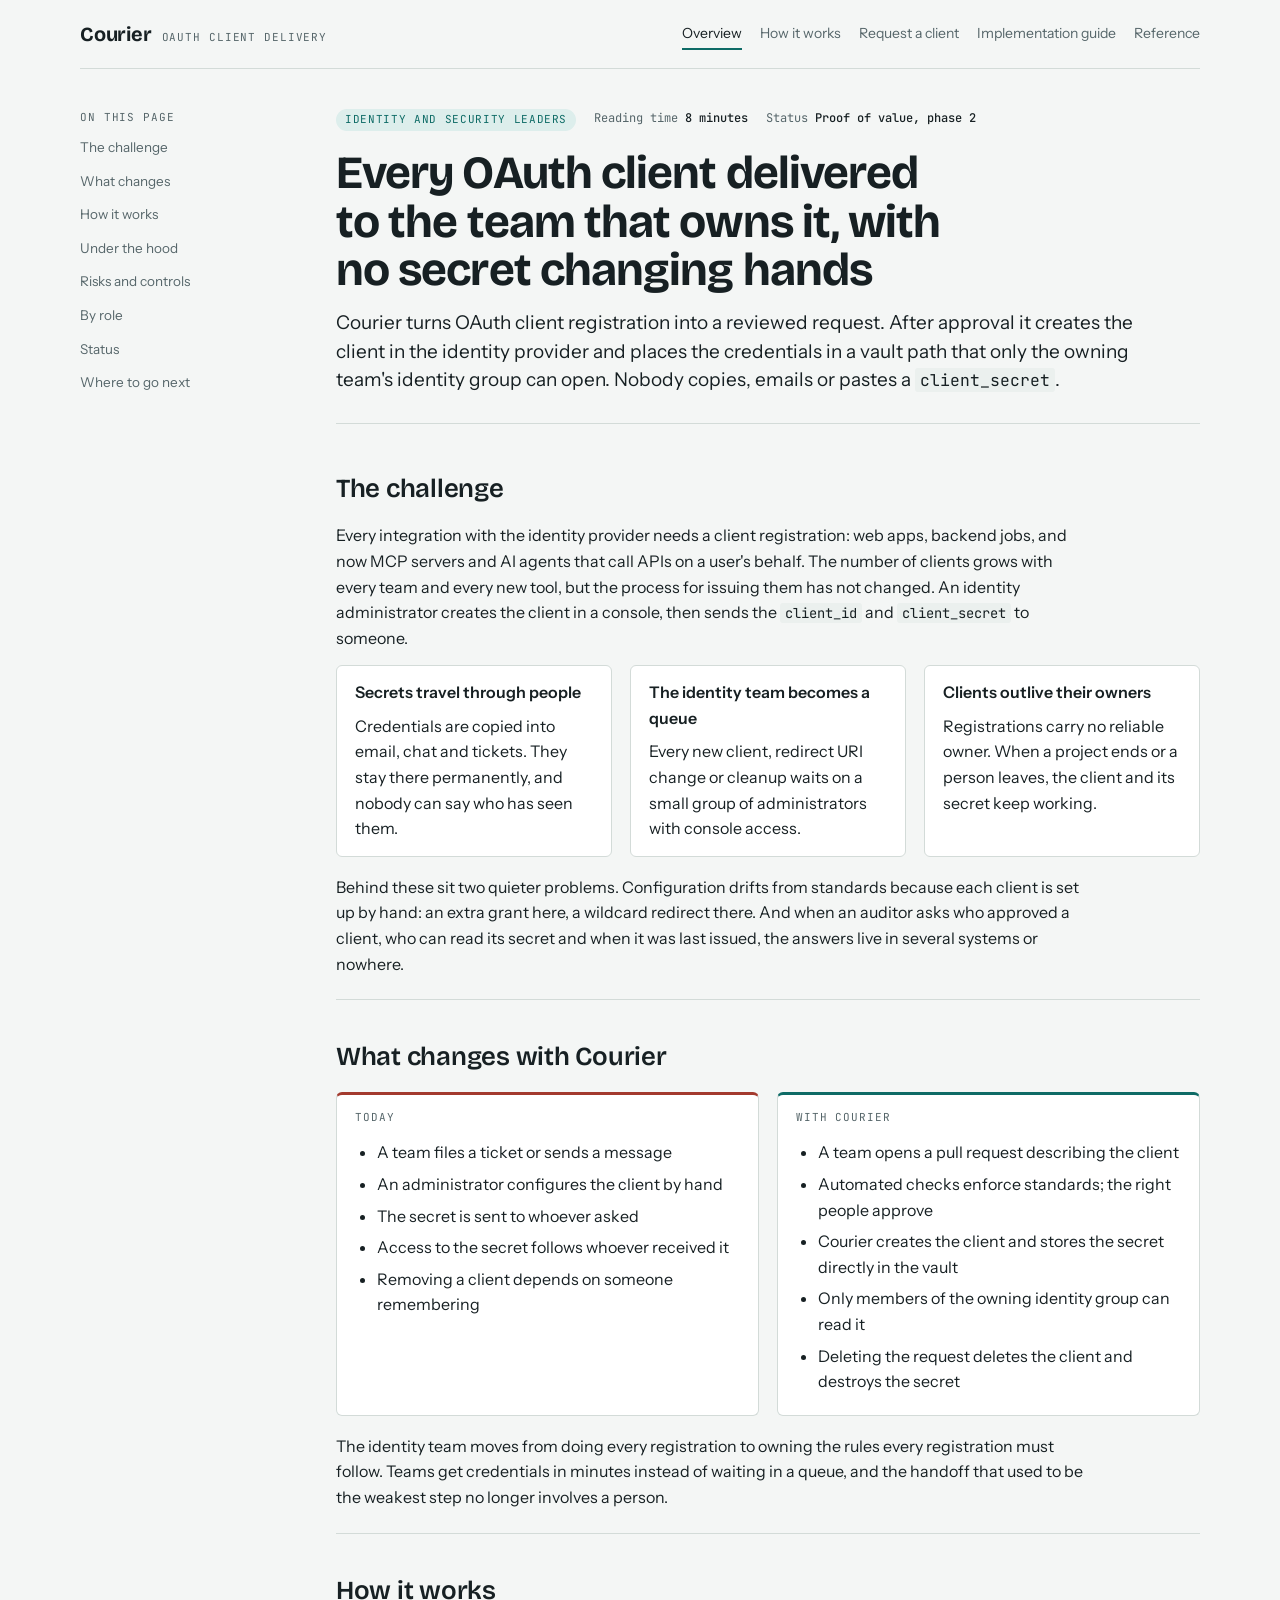
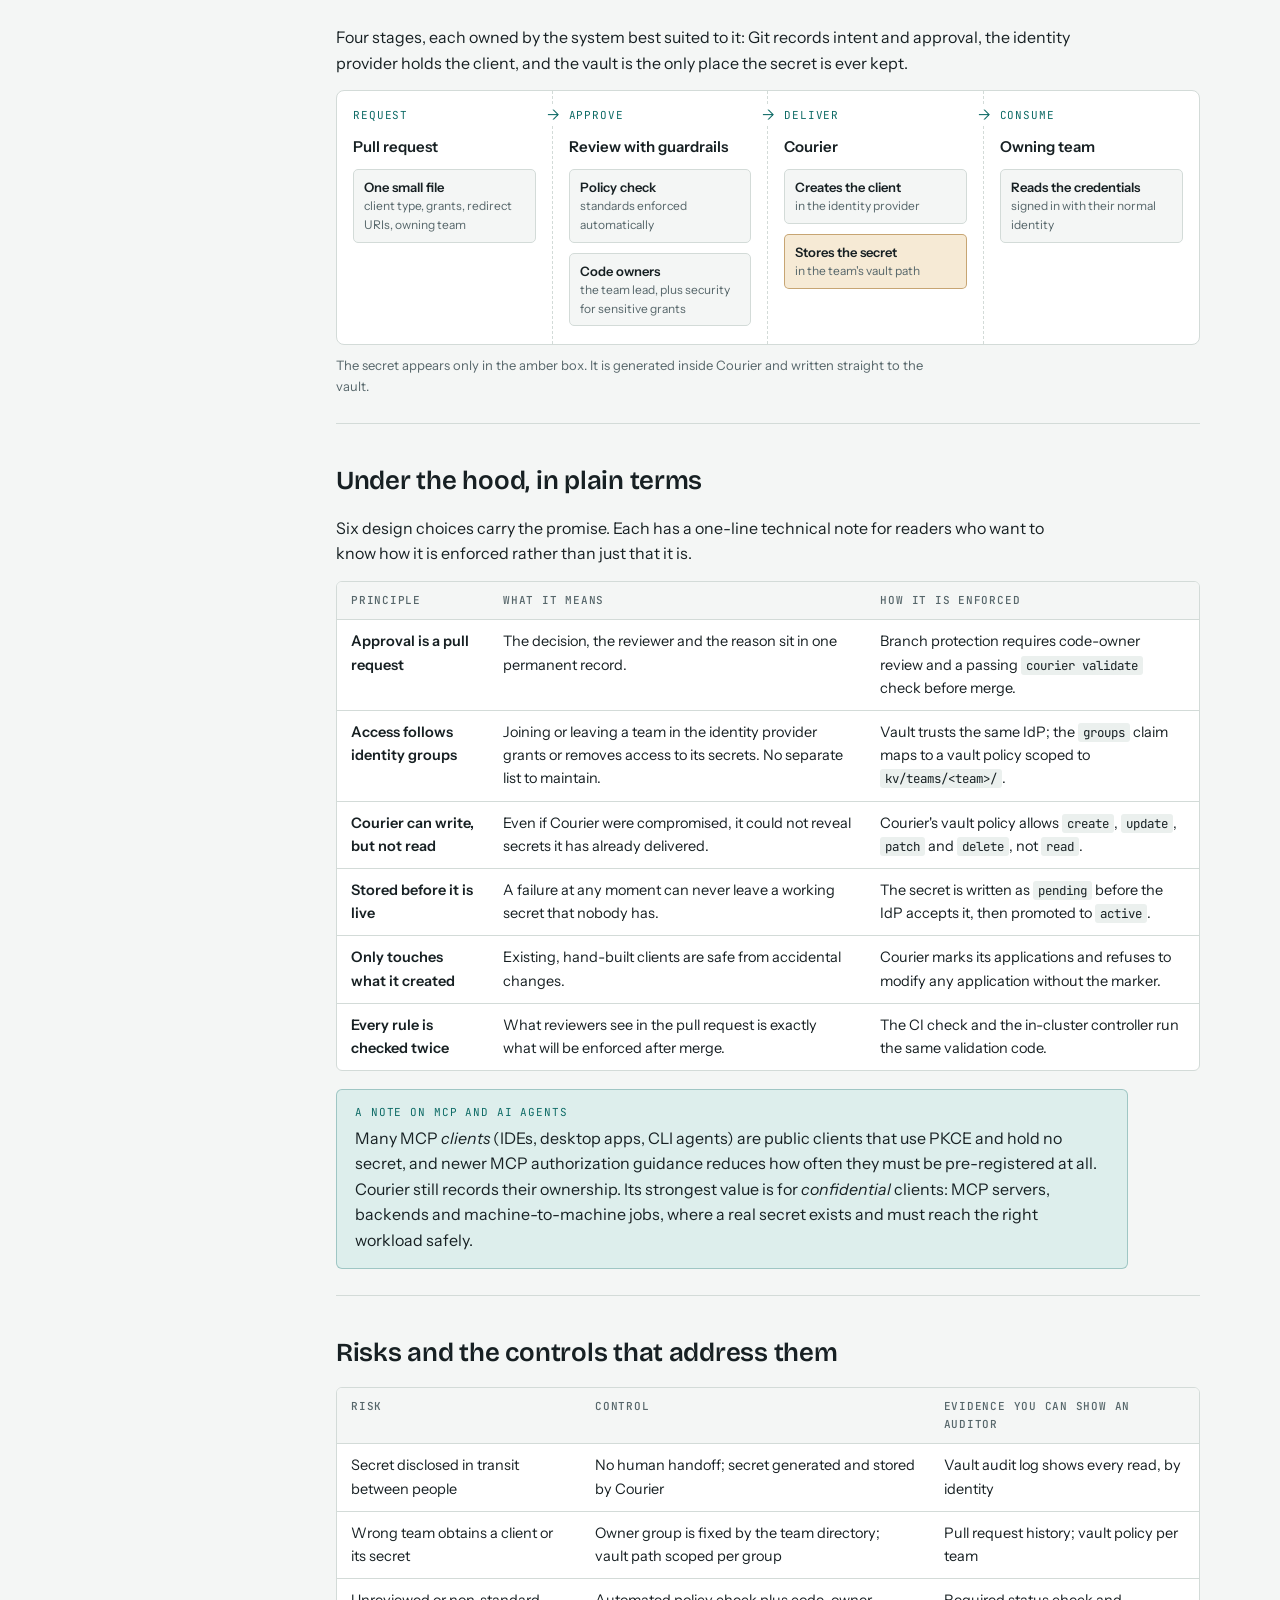
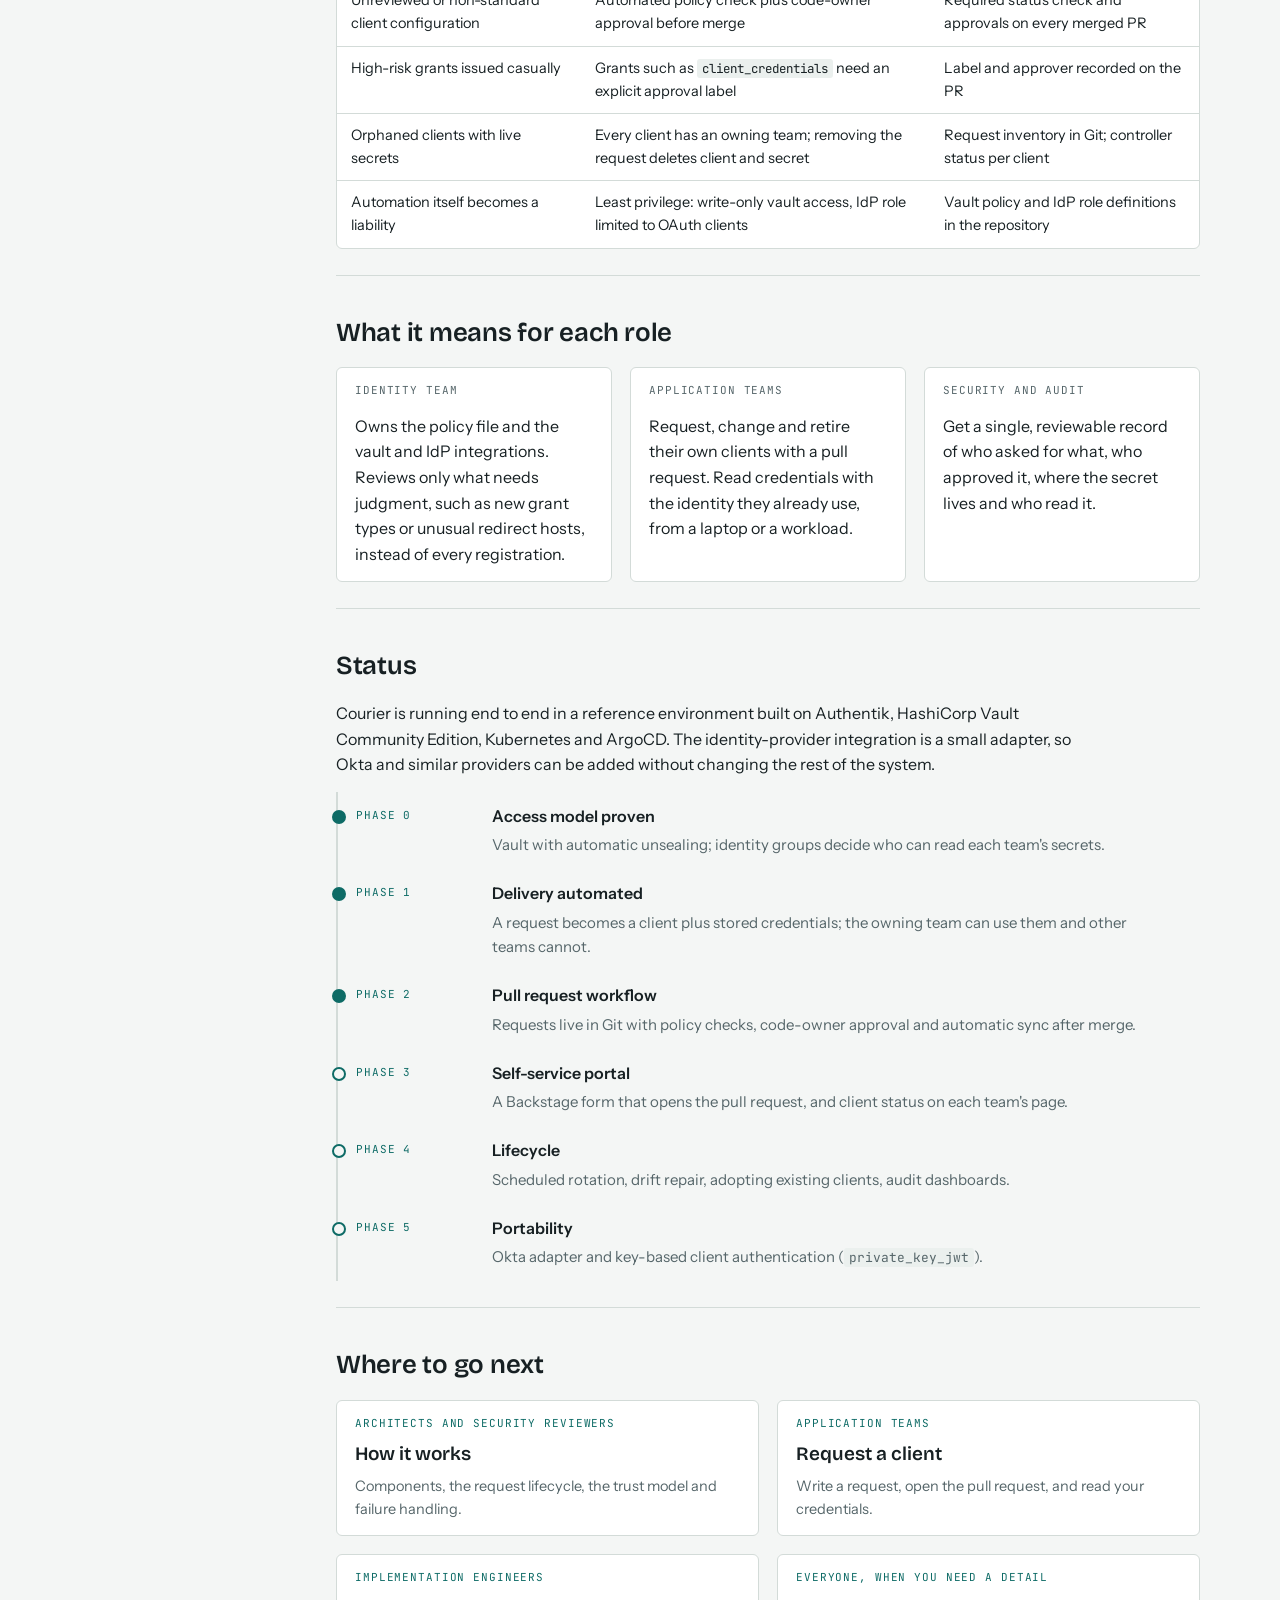
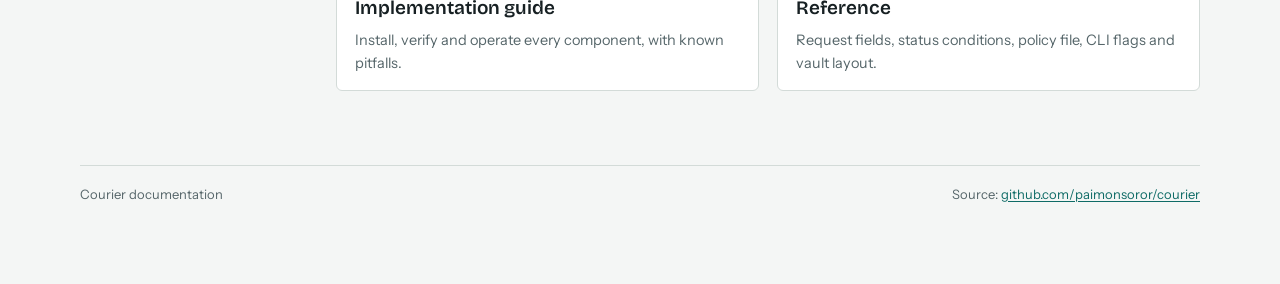
==== docs/site/index.html @ 4af7269b "docs site: shared styles and overview; lint and module tidy docs/site/index.html is the entry point " ====
<!doctype html>
<html lang="en">
<head>
<meta charset="utf-8">
<meta name="viewport" content="width=device-width, initial-scale=1">
<title>Courier Overview</title>
<meta name="description" content="Why Courier exists, what it changes for identity teams, and how it delivers OAuth client credentials to the right team without anyone handling a secret.">
<link rel="preconnect" href="https://fonts.googleapis.com">
<link rel="preconnect" href="https://fonts.gstatic.com" crossorigin>
<link rel="stylesheet" href="https://fonts.googleapis.com/css2?family=Bricolage+Grotesque:opsz,wght@12..96,600;12..96,700&family=Instrument+Sans:ital,wght@0,400;0,500;0,600;1,400&family=JetBrains+Mono:wght@400;500&display=swap">
<link rel="stylesheet" href="assets/courier.css">
</head>
<body>

<header class="site-header">
  <a class="brand" href="index.html">Courier <small>OAuth client delivery</small></a>
  <nav class="site-nav" aria-label="Documentation">
    <a href="index.html" aria-current="page">Overview</a>
    <a href="how-it-works.html">How it works</a>
    <a href="request-a-client.html">Request a client</a>
    <a href="implementation.html">Implementation guide</a>
    <a href="reference.html">Reference</a>
  </nav>
</header>

<div class="shell">
  <nav class="toc" aria-label="On this page">
    <p>On this page</p>
    <ol>
      <li><a href="#challenge">The challenge</a></li>
      <li><a href="#change">What changes</a></li>
      <li><a href="#flow">How it works</a></li>
      <li><a href="#under-the-hood">Under the hood</a></li>
      <li><a href="#controls">Risks and controls</a></li>
      <li><a href="#roles">By role</a></li>
      <li><a href="#status">Status</a></li>
      <li><a href="#next">Where to go next</a></li>
    </ol>
  </nav>

  <main>
    <header class="doc">
      <div class="meta">
        <span class="audience">Identity and security leaders</span>
        <span>Reading time <b>8 minutes</b></span>
        <span>Status <b>Proof of value, phase 2</b></span>
      </div>
      <h1>Every OAuth client delivered to the team that owns it, with no secret changing hands</h1>
      <p class="lede">Courier turns OAuth client registration into a reviewed request. After approval it creates the client in the identity provider and places the credentials in a vault path that only the owning team's identity group can open. Nobody copies, emails or pastes a <code>client_secret</code>.</p>
    </header>

    <section id="challenge">
      <h2>The challenge</h2>
      <p>Every integration with the identity provider needs a client registration: web apps, backend jobs, and now MCP servers and AI agents that call APIs on a user's behalf. The number of clients grows with every team and every new tool, but the process for issuing them has not changed. An identity administrator creates the client in a console, then sends the <code>client_id</code> and <code>client_secret</code> to someone.</p>

      <div class="three">
        <div class="panel">
          <h3>Secrets travel through people</h3>
          <p>Credentials are copied into email, chat and tickets. They stay there permanently, and nobody can say who has seen them.</p>
        </div>
        <div class="panel">
          <h3>The identity team becomes a queue</h3>
          <p>Every new client, redirect URI change or cleanup waits on a small group of administrators with console access.</p>
        </div>
        <div class="panel">
          <h3>Clients outlive their owners</h3>
          <p>Registrations carry no reliable owner. When a project ends or a person leaves, the client and its secret keep working.</p>
        </div>
      </div>
      <p>Behind these sit two quieter problems. Configuration drifts from standards because each client is set up by hand: an extra grant here, a wildcard redirect there. And when an auditor asks who approved a client, who can read its secret and when it was last issued, the answers live in several systems or nowhere.</p>
    </section>

    <section id="change">
      <h2>What changes with Courier</h2>
      <div class="two compare">
        <div class="panel before">
          <p class="label">Today</p>
          <ul>
            <li>A team files a ticket or sends a message</li>
            <li>An administrator configures the client by hand</li>
            <li>The secret is sent to whoever asked</li>
            <li>Access to the secret follows whoever received it</li>
            <li>Removing a client depends on someone remembering</li>
          </ul>
        </div>
        <div class="panel after">
          <p class="label">With Courier</p>
          <ul>
            <li>A team opens a pull request describing the client</li>
            <li>Automated checks enforce standards; the right people approve</li>
            <li>Courier creates the client and stores the secret directly in the vault</li>
            <li>Only members of the owning identity group can read it</li>
            <li>Deleting the request deletes the client and destroys the secret</li>
          </ul>
        </div>
      </div>
      <p>The identity team moves from doing every registration to owning the rules every registration must follow. Teams get credentials in minutes instead of waiting in a queue, and the handoff that used to be the weakest step no longer involves a person.</p>
    </section>

    <section id="flow">
      <h2>How it works</h2>
      <p>Four stages, each owned by the system best suited to it: Git records intent and approval, the identity provider holds the client, and the vault is the only place the secret is ever kept.</p>
      <div class="flow" style="--stages:4" role="img" aria-label="Request as a pull request, approve with policy checks and code owners, deliver by creating the client and writing the vault, consume through identity group membership">
        <div class="stage">
          <span class="label">Request</span>
          <h4>Pull request</h4>
          <div class="node"><b>One small file</b><small>client type, grants, redirect URIs, owning team</small></div>
        </div>
        <div class="stage">
          <span class="label">Approve</span>
          <h4>Review with guardrails</h4>
          <div class="node"><b>Policy check</b><small>standards enforced automatically</small></div>
          <div class="node"><b>Code owners</b><small>the team lead, plus security for sensitive grants</small></div>
        </div>
        <div class="stage">
          <span class="label">Deliver</span>
          <h4>Courier</h4>
          <div class="node"><b>Creates the client</b><small>in the identity provider</small></div>
          <div class="node secret"><b>Stores the secret</b><small>in the team's vault path</small></div>
        </div>
        <div class="stage">
          <span class="label">Consume</span>
          <h4>Owning team</h4>
          <div class="node"><b>Reads the credentials</b><small>signed in with their normal identity</small></div>
        </div>
      </div>
      <p class="flow-caption">The secret appears only in the amber box. It is generated inside Courier and written straight to the vault.</p>
    </section>

    <section id="under-the-hood">
      <h2>Under the hood, in plain terms</h2>
      <p>Six design choices carry the promise. Each has a one-line technical note for readers who want to know how it is enforced rather than just that it is.</p>
      <div class="table-wrap">
        <table>
          <thead><tr><th>Principle</th><th>What it means</th><th>How it is enforced</th></tr></thead>
          <tbody>
            <tr>
              <td><strong>Approval is a pull request</strong></td>
              <td>The decision, the reviewer and the reason sit in one permanent record.</td>
              <td>Branch protection requires code-owner review and a passing <code>courier validate</code> check before merge.</td>
            </tr>
            <tr>
              <td><strong>Access follows identity groups</strong></td>
              <td>Joining or leaving a team in the identity provider grants or removes access to its secrets. No separate list to maintain.</td>
              <td>Vault trusts the same IdP; the <code>groups</code> claim maps to a vault policy scoped to <code>kv/teams/&lt;team&gt;/</code>.</td>
            </tr>
            <tr>
              <td><strong>Courier can write, but not read</strong></td>
              <td>Even if Courier were compromised, it could not reveal secrets it has already delivered.</td>
              <td>Courier's vault policy allows <code>create</code>, <code>update</code>, <code>patch</code> and <code>delete</code>, not <code>read</code>.</td>
            </tr>
            <tr>
              <td><strong>Stored before it is live</strong></td>
              <td>A failure at any moment can never leave a working secret that nobody has.</td>
              <td>The secret is written as <code>pending</code> before the IdP accepts it, then promoted to <code>active</code>.</td>
            </tr>
            <tr>
              <td><strong>Only touches what it created</strong></td>
              <td>Existing, hand-built clients are safe from accidental changes.</td>
              <td>Courier marks its applications and refuses to modify any application without the marker.</td>
            </tr>
            <tr>
              <td><strong>Every rule is checked twice</strong></td>
              <td>What reviewers see in the pull request is exactly what will be enforced after merge.</td>
              <td>The CI check and the in-cluster controller run the same validation code.</td>
            </tr>
          </tbody>
        </table>
      </div>
      <div class="callout">
        <span class="label">A note on MCP and AI agents</span>
        <p>Many MCP <em>clients</em> (IDEs, desktop apps, CLI agents) are public clients that use PKCE and hold no secret, and newer MCP authorization guidance reduces how often they must be pre-registered at all. Courier still records their ownership. Its strongest value is for <em>confidential</em> clients: MCP servers, backends and machine-to-machine jobs, where a real secret exists and must reach the right workload safely.</p>
      </div>
    </section>

    <section id="controls">
      <h2>Risks and the controls that address them</h2>
      <div class="table-wrap">
        <table>
          <thead><tr><th>Risk</th><th>Control</th><th>Evidence you can show an auditor</th></tr></thead>
          <tbody>
            <tr><td>Secret disclosed in transit between people</td><td>No human handoff; secret generated and stored by Courier</td><td>Vault audit log shows every read, by identity</td></tr>
            <tr><td>Wrong team obtains a client or its secret</td><td>Owner group is fixed by the team directory; vault path scoped per group</td><td>Pull request history; vault policy per team</td></tr>
            <tr><td>Unreviewed or non-standard client configuration</td><td>Automated policy check plus code-owner approval before merge</td><td>Required status check and approvals on every merged PR</td></tr>
            <tr><td>High-risk grants issued casually</td><td>Grants such as <code>client_credentials</code> need an explicit approval label</td><td>Label and approver recorded on the PR</td></tr>
            <tr><td>Orphaned clients with live secrets</td><td>Every client has an owning team; removing the request deletes client and secret</td><td>Request inventory in Git; controller status per client</td></tr>
            <tr><td>Automation itself becomes a liability</td><td>Least privilege: write-only vault access, IdP role limited to OAuth clients</td><td>Vault policy and IdP role definitions in the repository</td></tr>
          </tbody>
        </table>
      </div>
    </section>

    <section id="roles">
      <h2>What it means for each role</h2>
      <div class="three">
        <div class="panel">
          <p class="label">Identity team</p>
          <p>Owns the policy file and the vault and IdP integrations. Reviews only what needs judgment, such as new grant types or unusual redirect hosts, instead of every registration.</p>
        </div>
        <div class="panel">
          <p class="label">Application teams</p>
          <p>Request, change and retire their own clients with a pull request. Read credentials with the identity they already use, from a laptop or a workload.</p>
        </div>
        <div class="panel">
          <p class="label">Security and audit</p>
          <p>Get a single, reviewable record of who asked for what, who approved it, where the secret lives and who read it.</p>
        </div>
      </div>
    </section>

    <section id="status">
      <h2>Status</h2>
      <p>Courier is running end to end in a reference environment built on Authentik, HashiCorp Vault Community Edition, Kubernetes and ArgoCD. The identity-provider integration is a small adapter, so Okta and similar providers can be added without changing the rest of the system.</p>
      <div class="phases">
        <div class="phase done"><span class="label">Phase 0</span><div><h3>Access model proven</h3><p>Vault with automatic unsealing; identity groups decide who can read each team's secrets.</p></div></div>
        <div class="phase done"><span class="label">Phase 1</span><div><h3>Delivery automated</h3><p>A request becomes a client plus stored credentials; the owning team can use them and other teams cannot.</p></div></div>
        <div class="phase done"><span class="label">Phase 2</span><div><h3>Pull request workflow</h3><p>Requests live in Git with policy checks, code-owner approval and automatic sync after merge.</p></div></div>
        <div class="phase"><span class="label">Phase 3</span><div><h3>Self-service portal</h3><p>A Backstage form that opens the pull request, and client status on each team's page.</p></div></div>
        <div class="phase"><span class="label">Phase 4</span><div><h3>Lifecycle</h3><p>Scheduled rotation, drift repair, adopting existing clients, audit dashboards.</p></div></div>
        <div class="phase"><span class="label">Phase 5</span><div><h3>Portability</h3><p>Okta adapter and key-based client authentication (<code>private_key_jwt</code>).</p></div></div>
      </div>
    </section>

    <section id="next">
      <h2>Where to go next</h2>
      <div class="two">
        <a class="panel persona" href="how-it-works.html">
          <span class="label">Architects and security reviewers</span>
          <h3>How it works</h3>
          <p>Components, the request lifecycle, the trust model and failure handling.</p>
        </a>
        <a class="panel persona" href="request-a-client.html">
          <span class="label">Application teams</span>
          <h3>Request a client</h3>
          <p>Write a request, open the pull request, and read your credentials.</p>
        </a>
        <a class="panel persona" href="implementation.html">
          <span class="label">Implementation engineers</span>
          <h3>Implementation guide</h3>
          <p>Install, verify and operate every component, with known pitfalls.</p>
        </a>
        <a class="panel persona" href="reference.html">
          <span class="label">Everyone, when you need a detail</span>
          <h3>Reference</h3>
          <p>Request fields, status conditions, policy file, CLI flags and vault layout.</p>
        </a>
      </div>
    </section>
  </main>
</div>

<footer class="site-footer">
  <span>Courier documentation</span>
  <span>Source: <a href="https://github.com/paimonsoror/courier">github.com/paimonsoror/courier</a></span>
</footer>

</body>
</html>
---- docs/site/assets/courier.css ----
/* Courier documentation — shared styles.
   Palette and type match the Courier blueprint: a cool paper ground, deep
   teal for structure and actions, amber reserved for anything that is a
   secret. Light and dark themes are token swaps only. */

:root {
  --ground: #F4F6F5;
  --paper: #FFFFFF;
  --ink: #172023;
  --muted: #56666A;
  --rule: #D3DBD8;
  --accent: #0E6B66;
  --accent-soft: #DDEEEC;
  --secret: #9A6212;
  --secret-soft: #F6EAD5;
  --bad: #A33A2E;
  --bad-soft: #F7E1DD;
  --good: #2F7A3D;
  --good-soft: #E0F0E2;
  --code-bg: #EBF0EE;
  --display: "Bricolage Grotesque", "Segoe UI", system-ui, sans-serif;
  --body: "Instrument Sans", "Segoe UI", system-ui, sans-serif;
  --mono: "JetBrains Mono", ui-monospace, "Cascadia Code", Consolas, monospace;
}

@media (prefers-color-scheme: dark) {
  :root:not([data-theme="light"]) {
    --ground: #101719; --paper: #172124; --ink: #E2EAE8; --muted: #94A6A9; --rule: #2B393C;
    --accent: #5DBDB5; --accent-soft: #18332F; --secret: #E2AA55; --secret-soft: #33280F;
    --bad: #E88473; --bad-soft: #3A1E1A; --good: #7CC98A; --good-soft: #17301C; --code-bg: #1B272A;
  }
}
:root[data-theme="dark"] {
  --ground: #101719; --paper: #172124; --ink: #E2EAE8; --muted: #94A6A9; --rule: #2B393C;
  --accent: #5DBDB5; --accent-soft: #18332F; --secret: #E2AA55; --secret-soft: #33280F;
  --bad: #E88473; --bad-soft: #3A1E1A; --good: #7CC98A; --good-soft: #17301C; --code-bg: #1B272A;
}

* { box-sizing: border-box; }
html { scroll-behavior: smooth; }
@media (prefers-reduced-motion: reduce) { html { scroll-behavior: auto; } }

body {
  margin: 0;
  background: var(--ground);
  color: var(--ink);
  font-family: var(--body);
  font-size: 16px;
  line-height: 1.6;
  padding-inline: 20px;
  padding-block: 0 80px;
}

a { color: var(--accent); text-underline-offset: 2px; }
a:focus-visible { outline: 2px solid var(--accent); outline-offset: 2px; border-radius: 2px; }

/* ---------- site header ---------- */
.site-header {
  max-width: 1120px;
  margin: 0 auto;
  display: flex;
  flex-wrap: wrap;
  align-items: center;
  justify-content: space-between;
  gap: 10px 24px;
  padding-block: 18px;
  border-bottom: 1px solid var(--rule);
}
.brand {
  font-family: var(--display);
  font-weight: 700;
  font-size: 20px;
  letter-spacing: -0.01em;
  color: var(--ink);
  text-decoration: none;
  display: inline-flex;
  align-items: baseline;
  gap: 10px;
}
.brand small {
  font-family: var(--mono);
  font-weight: 400;
  font-size: 11px;
  letter-spacing: 0.08em;
  text-transform: uppercase;
  color: var(--muted);
}
.site-nav { display: flex; flex-wrap: wrap; gap: 4px 18px; font-size: 14px; }
.site-nav a { color: var(--muted); text-decoration: none; padding-block: 4px; border-bottom: 2px solid transparent; }
.site-nav a:hover { color: var(--ink); }
.site-nav a[aria-current="page"] { color: var(--ink); border-bottom-color: var(--accent); }

/* ---------- page shell ---------- */
.shell {
  max-width: 1120px;
  margin: 0 auto;
  display: grid;
  grid-template-columns: 200px minmax(0, 1fr);
  gap: 56px;
}
@media (max-width: 900px) {
  .shell { grid-template-columns: minmax(0, 1fr); gap: 0; }
  .toc { display: none; }
}
.toc { position: sticky; top: 0; align-self: start; padding-block: 40px 0; font-size: 13.5px; }
.toc p {
  font-family: var(--mono); font-size: 11px; letter-spacing: 0.08em; text-transform: uppercase;
  color: var(--muted); margin: 0 0 10px;
}
.toc ol { list-style: none; margin: 0; padding: 0; display: grid; gap: 6px; }
.toc a { color: var(--muted); text-decoration: none; }
.toc a:hover, .toc a:focus-visible { color: var(--accent); }

main { min-width: 0; padding-block: 40px 0; }

/* ---------- document header ---------- */
header.doc { border-bottom: 1px solid var(--rule); padding-bottom: 28px; margin-bottom: 8px; }
.meta {
  font-family: var(--mono); font-size: 12px; color: var(--muted);
  display: flex; flex-wrap: wrap; gap: 6px 18px; margin-bottom: 18px;
}
.meta b { color: var(--ink); font-weight: 500; }
.audience {
  display: inline-block; font-family: var(--mono); font-size: 11px; letter-spacing: 0.06em;
  text-transform: uppercase; padding: 2px 9px; border-radius: 99px;
  background: var(--accent-soft); color: var(--accent);
}
h1 {
  font-family: var(--display); font-weight: 700; font-size: clamp(32px, 5vw, 46px);
  line-height: 1.06; letter-spacing: -0.02em; margin: 0 0 14px; text-wrap: balance;
}
.lede { font-size: 19px; line-height: 1.5; max-width: 64ch; margin: 0; }

/* ---------- sections and text ---------- */
section { padding-block: 36px 8px; border-bottom: 1px solid var(--rule); }
section:last-of-type { border-bottom: 0; }
h2 { font-family: var(--display); font-weight: 600; font-size: 26px; letter-spacing: -0.01em; margin: 0 0 14px; text-wrap: balance; }
h3 { font-size: 16px; font-weight: 600; margin: 26px 0 8px; }
p, li { max-width: 68ch; }
p { margin: 0 0 14px; }
ul, ol { padding-left: 22px; margin: 0 0 14px; }
li { margin-bottom: 6px; }
strong { font-weight: 600; }

code {
  font-family: var(--mono); font-size: 0.86em; background: var(--code-bg);
  padding: 1px 5px; border-radius: 3px; overflow-wrap: anywhere;
}
pre {
  font-family: var(--mono); font-size: 13px; line-height: 1.55; background: var(--code-bg);
  border: 1px solid var(--rule); border-radius: 6px; padding: 16px 18px; overflow-x: auto; margin: 0 0 18px;
}
pre code { background: none; padding: 0; font-size: inherit; overflow-wrap: normal; }
.c { color: var(--muted); }
.k { color: var(--accent); }
.s { color: var(--secret); }

.label {
  font-family: var(--mono); font-size: 11px; letter-spacing: 0.08em; text-transform: uppercase; color: var(--muted);
}

/* ---------- callouts ---------- */
.callout {
  border-radius: 6px; padding: 14px 18px; margin: 0 0 18px; max-width: 72ch;
  background: var(--accent-soft); border: 1px solid color-mix(in srgb, var(--accent) 30%, transparent);
}
.callout p:last-child, .callout ul:last-child { margin-bottom: 0; }
.callout .label { color: var(--accent); display: block; margin-bottom: 4px; }
.callout.secret { background: var(--secret-soft); border-color: color-mix(in srgb, var(--secret) 35%, transparent); }
.callout.secret .label { color: var(--secret); }
.callout.warn { background: var(--bad-soft); border-color: color-mix(in srgb, var(--bad) 35%, transparent); }
.callout.warn .label { color: var(--bad); }

/* ---------- tables ---------- */
.table-wrap {
  overflow-x: auto; margin: 0 0 18px; border: 1px solid var(--rule); border-radius: 6px; background: var(--paper);
}
table { border-collapse: collapse; width: 100%; font-size: 14.5px; min-width: 620px; }
th, td { text-align: left; vertical-align: top; padding: 10px 14px; border-bottom: 1px solid var(--rule); }
th {
  font-family: var(--mono); font-weight: 500; font-size: 11px; letter-spacing: 0.07em; text-transform: uppercase;
  color: var(--muted); background: var(--ground);
}
tr:last-child td { border-bottom: 0; }

.pill { display: inline-block; font-family: var(--mono); font-size: 11px; padding: 1px 8px; border-radius: 99px; white-space: nowrap; }
.p-accent { background: var(--accent-soft); color: var(--accent); }
.p-secret { background: var(--secret-soft); color: var(--secret); }
.p-good { background: var(--good-soft); color: var(--good); }
.p-bad { background: var(--bad-soft); color: var(--bad); }

/* ---------- flow diagram ---------- */
.flow {
  display: grid; grid-template-columns: repeat(var(--stages, 4), minmax(0, 1fr)); margin: 8px 0 10px;
  background: var(--paper); border: 1px solid var(--rule); border-radius: 8px; overflow: hidden;
}
.stage { padding: 16px 16px 18px; border-right: 1px dashed var(--rule); position: relative; display: flex; flex-direction: column; gap: 10px; }
.stage:last-child { border-right: 0; }
.stage .label { color: var(--accent); }
.stage h4 { margin: 0; font-size: 15px; font-weight: 600; }
.node { border: 1px solid var(--rule); background: var(--ground); border-radius: 5px; padding: 8px 10px; font-size: 13px; line-height: 1.4; }
.node b { display: block; font-weight: 600; }
.node small { color: var(--muted); font-size: 12px; }
.node.secret { border-color: color-mix(in srgb, var(--secret) 50%, transparent); background: var(--secret-soft); }
.stage:not(:last-child)::after {
  content: "→"; position: absolute; right: -9px; top: 14px; background: var(--paper); color: var(--accent);
  font-size: 15px; line-height: 1; padding: 2px 1px; z-index: 1;
}
.flow-caption { font-size: 13px; color: var(--muted); margin: 0 0 18px; }
@media (max-width: 760px) {
  .flow { grid-template-columns: minmax(0, 1fr); }
  .stage { border-right: 0; border-bottom: 1px dashed var(--rule); }
  .stage:last-child { border-bottom: 0; }
  .stage:not(:last-child)::after { content: "↓"; right: auto; left: 16px; top: auto; bottom: -10px; }
}

/* ---------- numbered sequence (only for real sequences) ---------- */
.seq { list-style: none; padding: 0; margin: 0 0 18px; counter-reset: s; }
.seq > li {
  counter-increment: s; display: grid; grid-template-columns: 38px minmax(0, 1fr); gap: 12px;
  padding: 10px 0; border-top: 1px solid var(--rule); max-width: none; margin: 0;
}
.seq > li:first-child { border-top: 0; }
.seq > li::before { content: counter(s, decimal-leading-zero); font-family: var(--mono); font-size: 12px; color: var(--accent); padding-top: 3px; }
.seq .who { font-family: var(--mono); font-size: 12px; color: var(--muted); }
.seq p { margin: 0; }

/* ---------- panels and grids ---------- */
.two, .three { display: grid; gap: 18px; margin: 0 0 18px; }
.two { grid-template-columns: repeat(2, minmax(0, 1fr)); }
.three { grid-template-columns: repeat(3, minmax(0, 1fr)); }
@media (max-width: 860px) { .three { grid-template-columns: minmax(0, 1fr); } }
@media (max-width: 760px) { .two { grid-template-columns: minmax(0, 1fr); } }
.panel { background: var(--paper); border: 1px solid var(--rule); border-radius: 6px; padding: 14px 18px; }
.panel h3 { margin-top: 0; }
.panel p:last-child, .panel ul:last-child { margin-bottom: 0; }

/* before / after comparison */
.compare .panel.before { border-top: 3px solid var(--bad); }
.compare .panel.after { border-top: 3px solid var(--accent); }

/* persona cards (links to guides) */
.persona { display: flex; flex-direction: column; gap: 6px; text-decoration: none; color: var(--ink); }
.persona:hover { border-color: var(--accent); }
.persona .label { color: var(--accent); }
.persona h3 { margin: 0; font-family: var(--display); font-size: 19px; }
.persona p { color: var(--muted); font-size: 14.5px; margin: 0; }

/* ---------- roadmap ---------- */
.phases { display: grid; margin: 0 0 18px; border-left: 2px solid var(--rule); }
.phase { display: grid; grid-template-columns: 120px minmax(0, 1fr); gap: 16px; padding: 12px 0 12px 18px; position: relative; }
.phase::before {
  content: ""; position: absolute; left: -6px; top: 18px; width: 10px; height: 10px; border-radius: 50%;
  background: var(--ground); border: 2px solid var(--accent);
}
.phase.done::before { background: var(--accent); }
.phase .label { padding-top: 3px; color: var(--accent); }
.phase h3 { margin: 0 0 4px; }
.phase p { margin: 0; color: var(--muted); font-size: 15px; }
@media (max-width: 560px) { .phase { grid-template-columns: minmax(0, 1fr); gap: 2px; } }

/* ---------- footer ---------- */
.site-footer {
  max-width: 1120px; margin: 48px auto 0; padding-top: 18px; border-top: 1px solid var(--rule);
  font-size: 13px; color: var(--muted); display: flex; flex-wrap: wrap; gap: 8px 24px; justify-content: space-between;
}
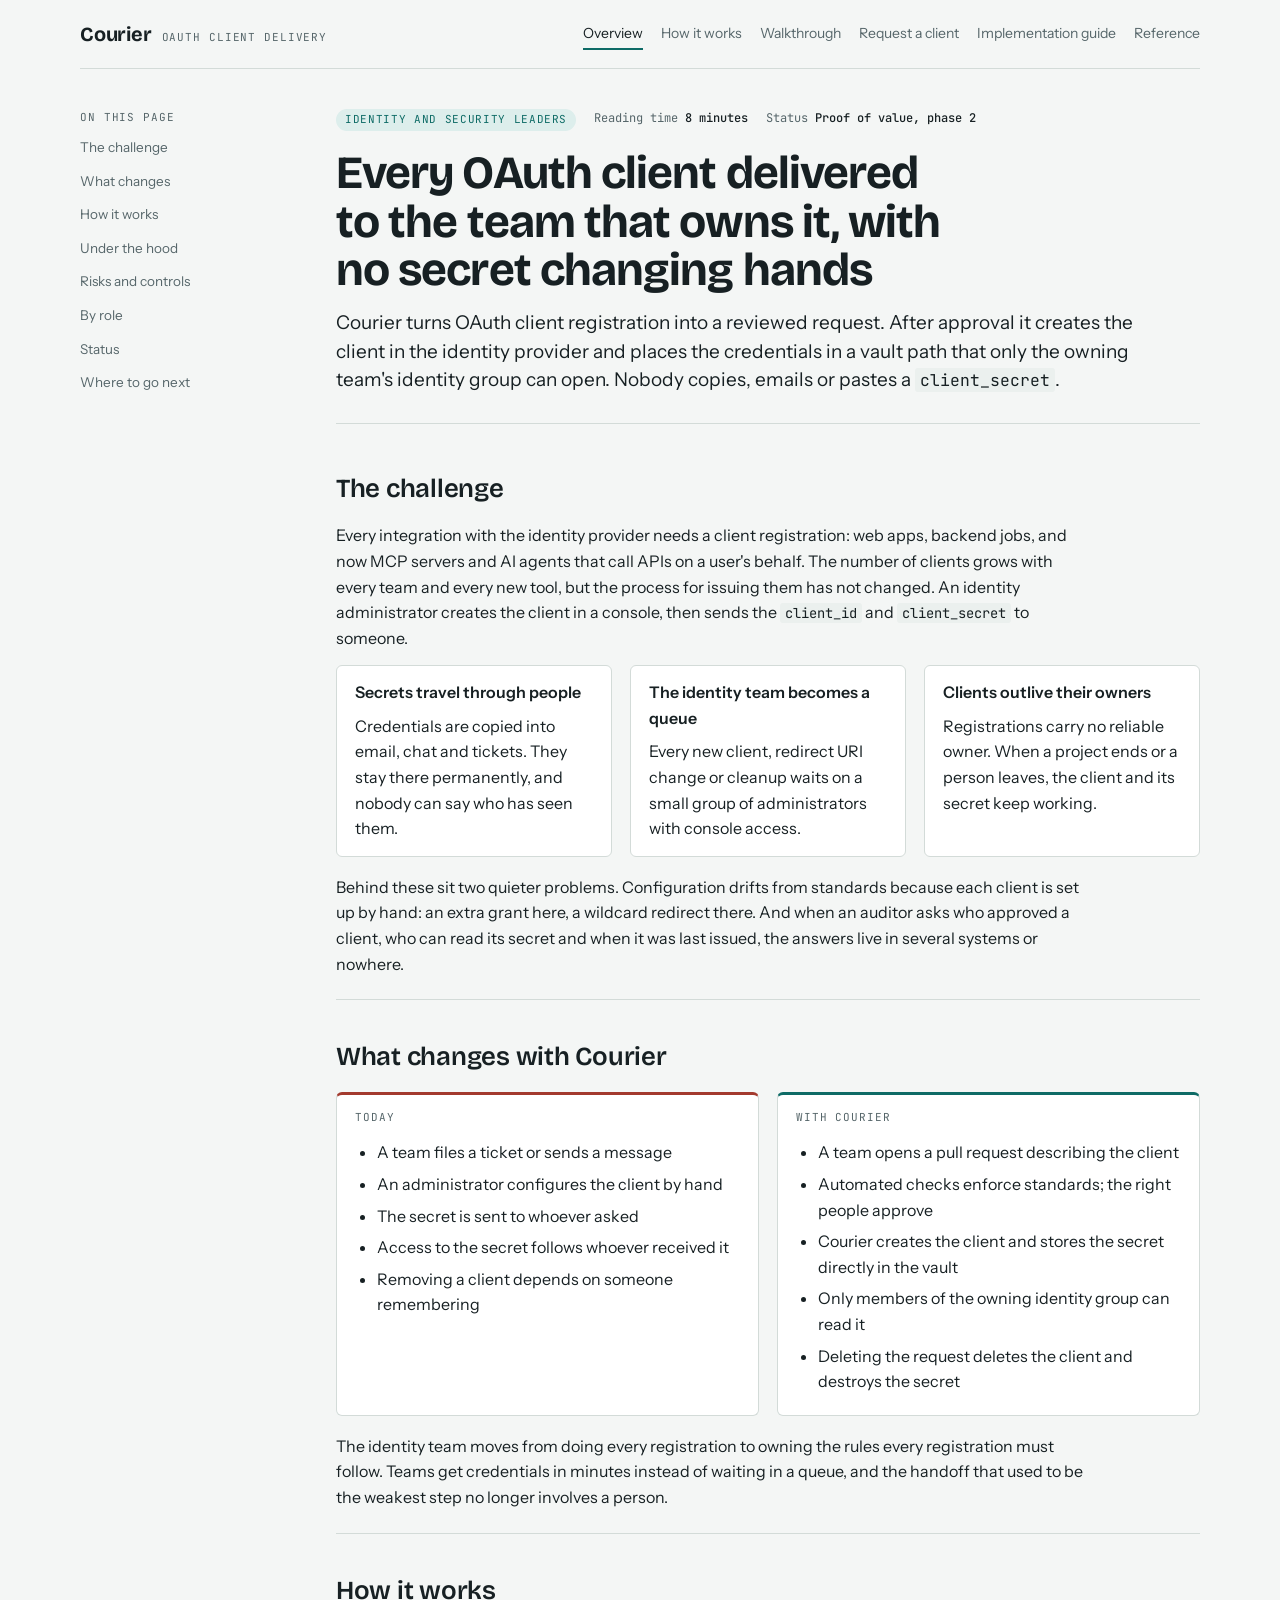
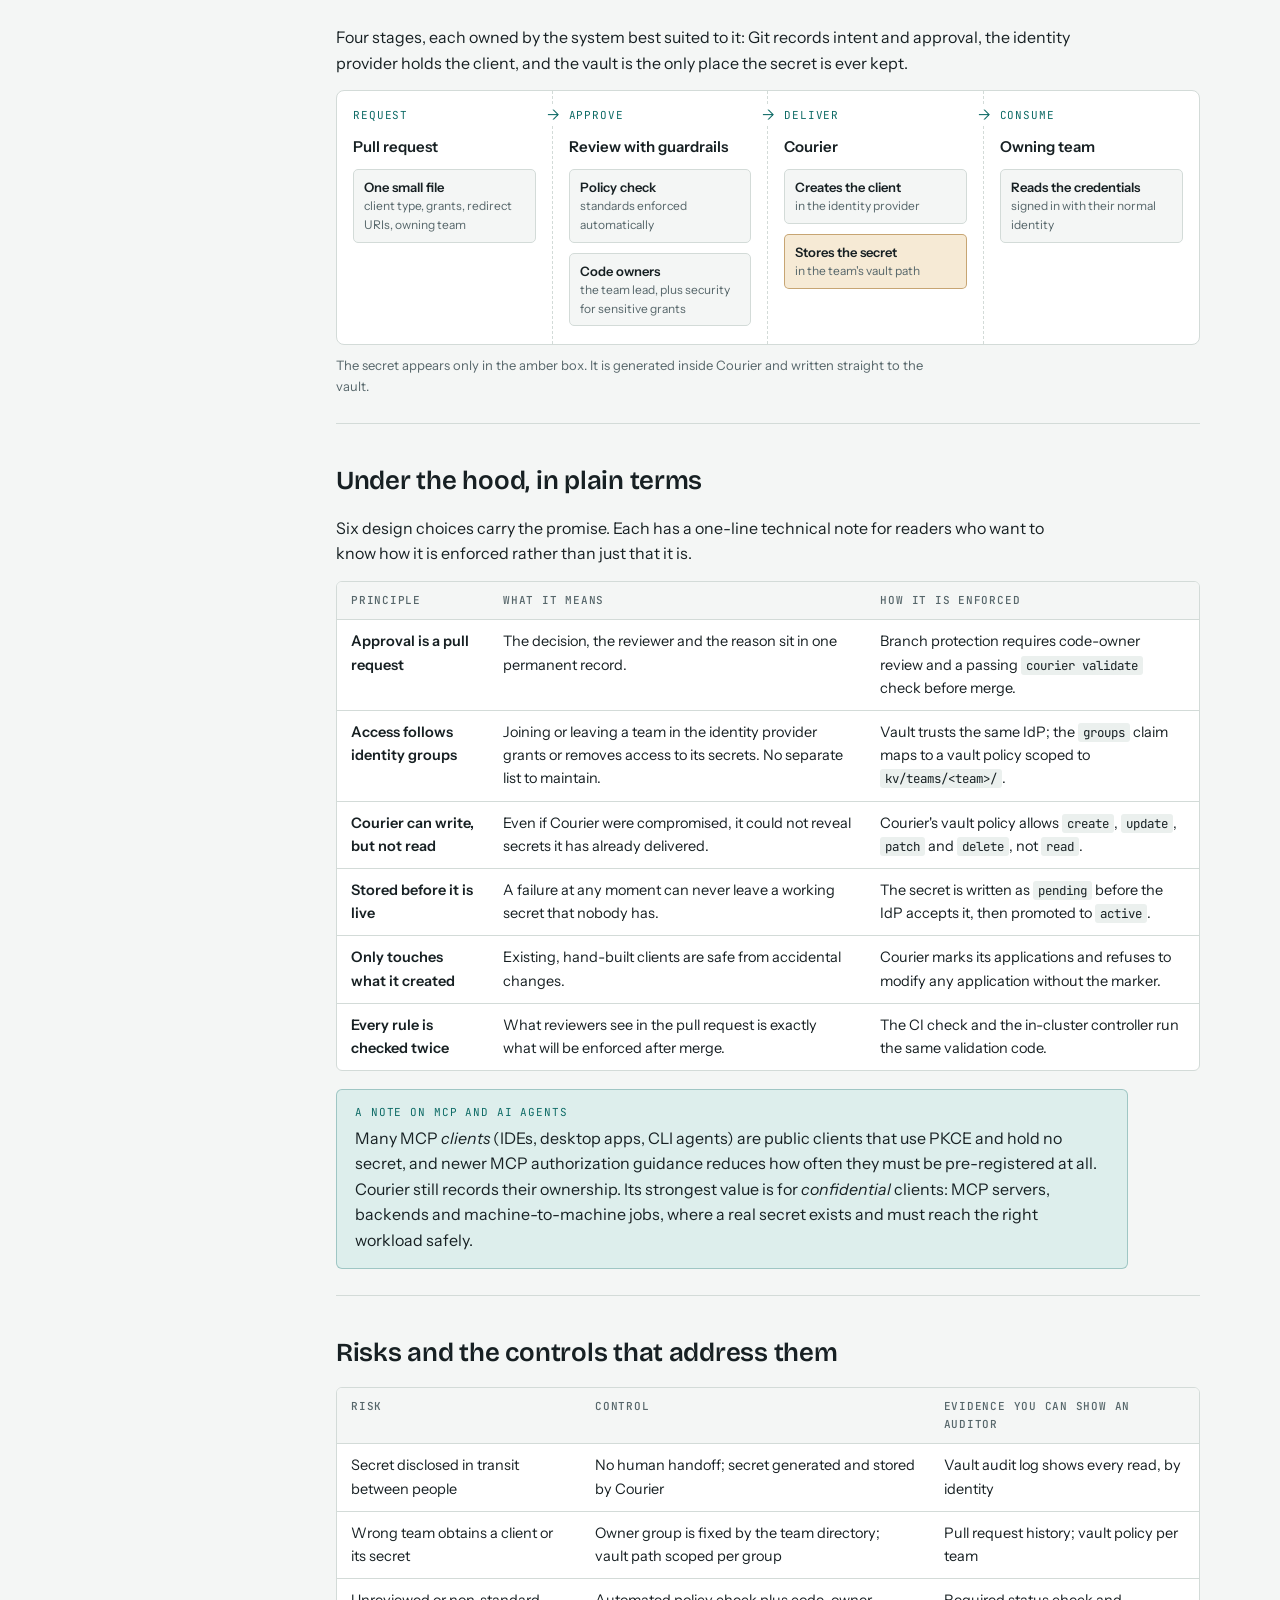
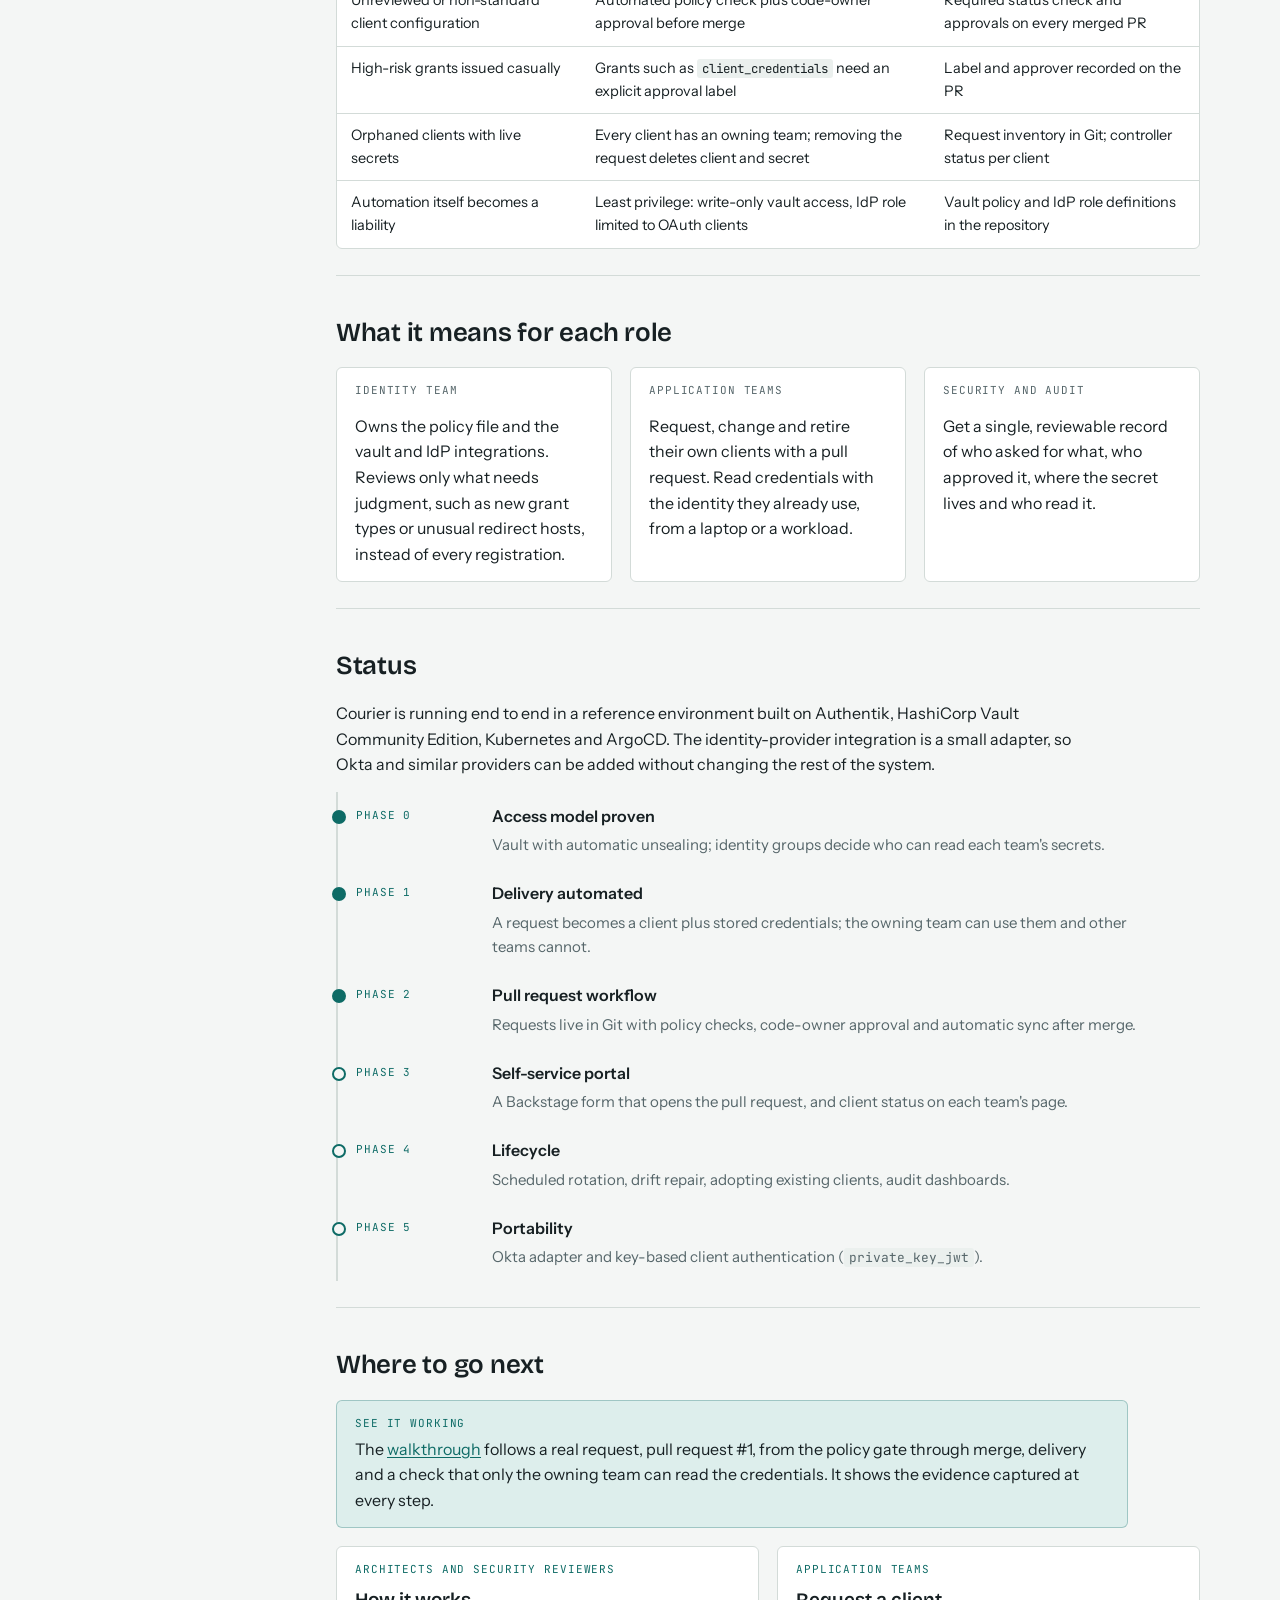
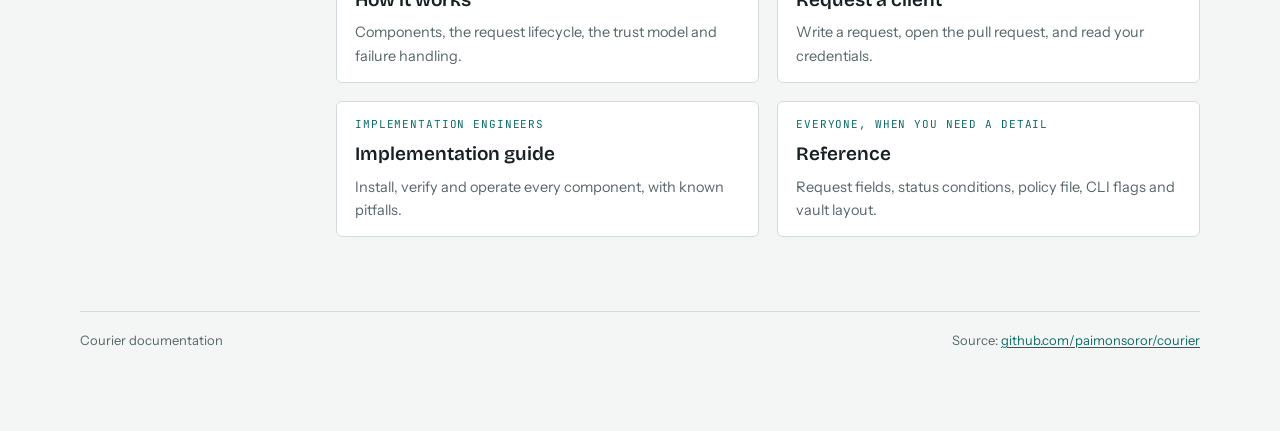
==== commit 9125d29e: "docs site: walkthrough of pull request #1, end to end with evidence Follows the first real request (" ====
--- a/docs/site/index.html
+++ b/docs/site/index.html
@@ -17,6 +17,7 @@
   <nav class="site-nav" aria-label="Documentation">
     <a href="index.html" aria-current="page">Overview</a>
     <a href="how-it-works.html">How it works</a>
+    <a href="walkthrough.html">Walkthrough</a>
     <a href="request-a-client.html">Request a client</a>
     <a href="implementation.html">Implementation guide</a>
     <a href="reference.html">Reference</a>
@@ -223,6 +224,10 @@
 
     <section id="next">
       <h2>Where to go next</h2>
+      <div class="callout">
+        <span class="label">See it working</span>
+        <p>The <a href="walkthrough.html">walkthrough</a> follows a real request, pull request #1, from the policy gate through merge, delivery and a check that only the owning team can read the credentials. It shows the evidence captured at every step.</p>
+      </div>
       <div class="two">
         <a class="panel persona" href="how-it-works.html">
           <span class="label">Architects and security reviewers</span>
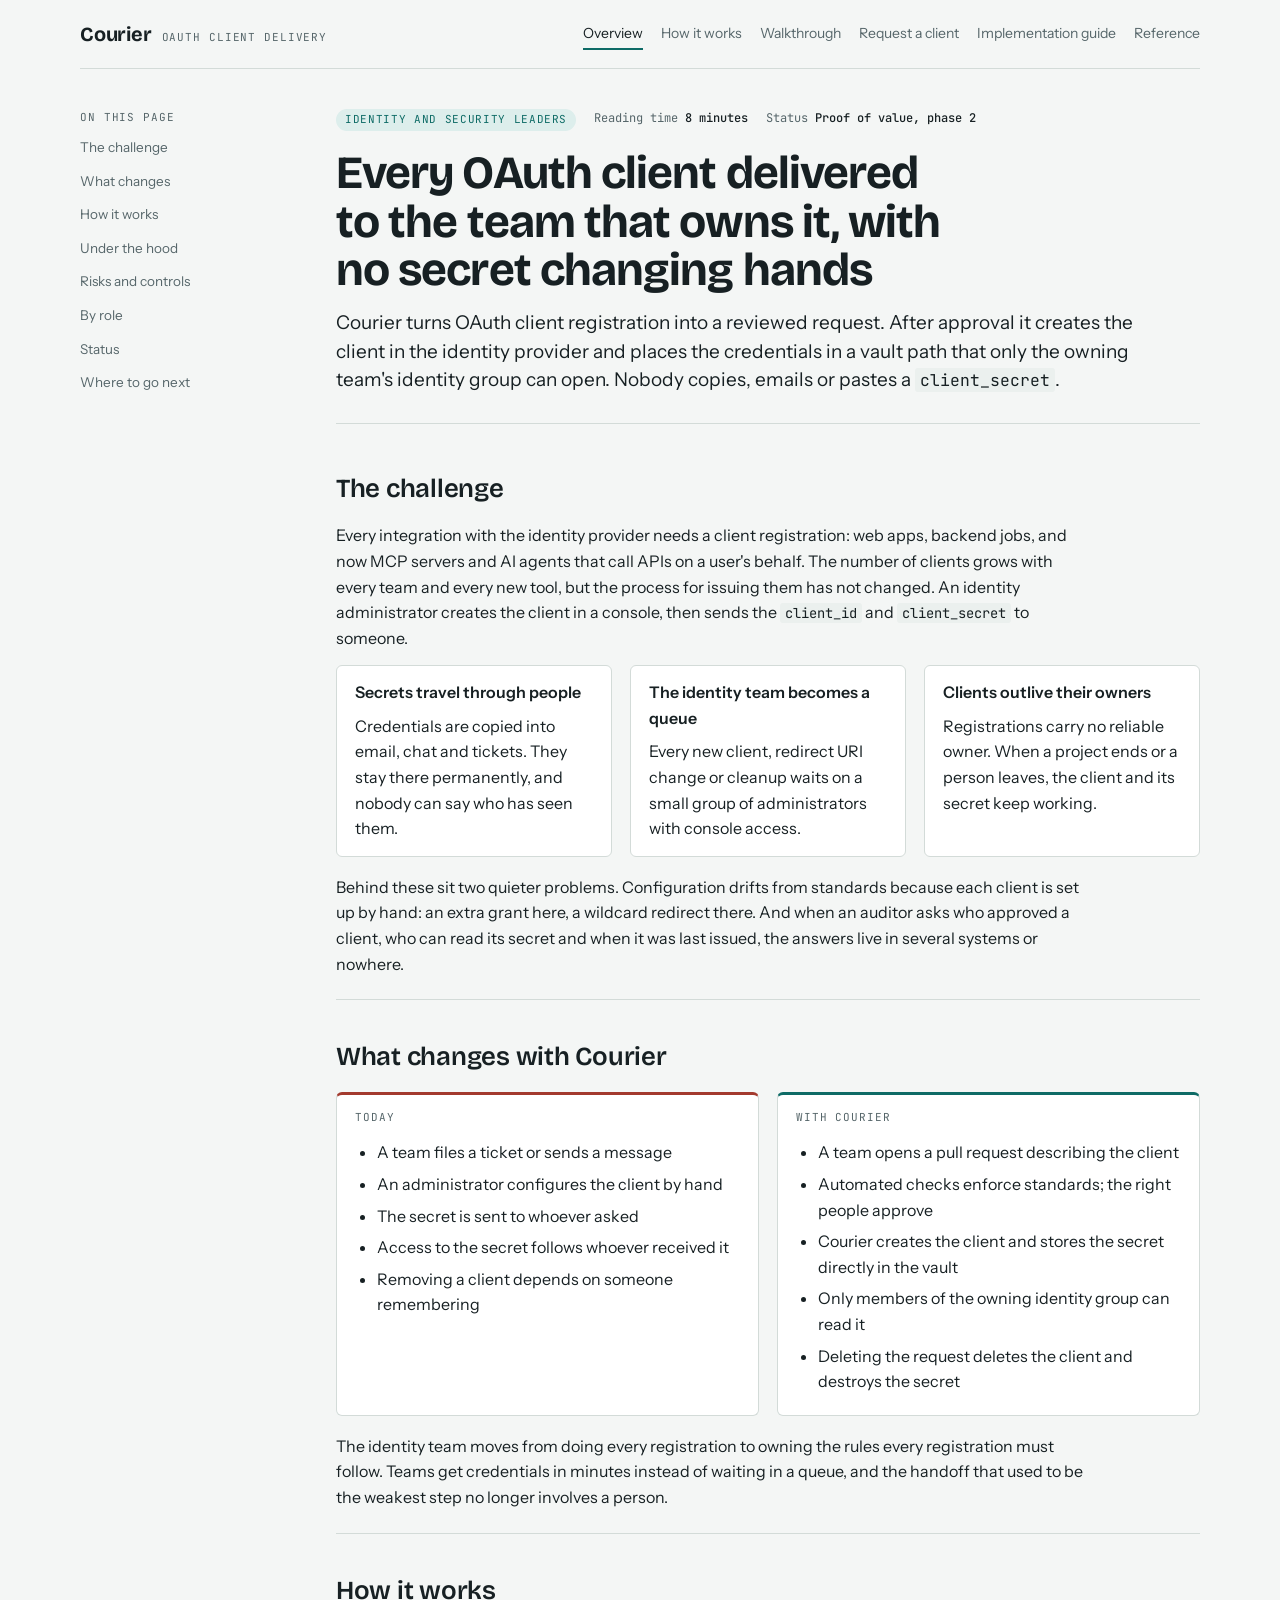
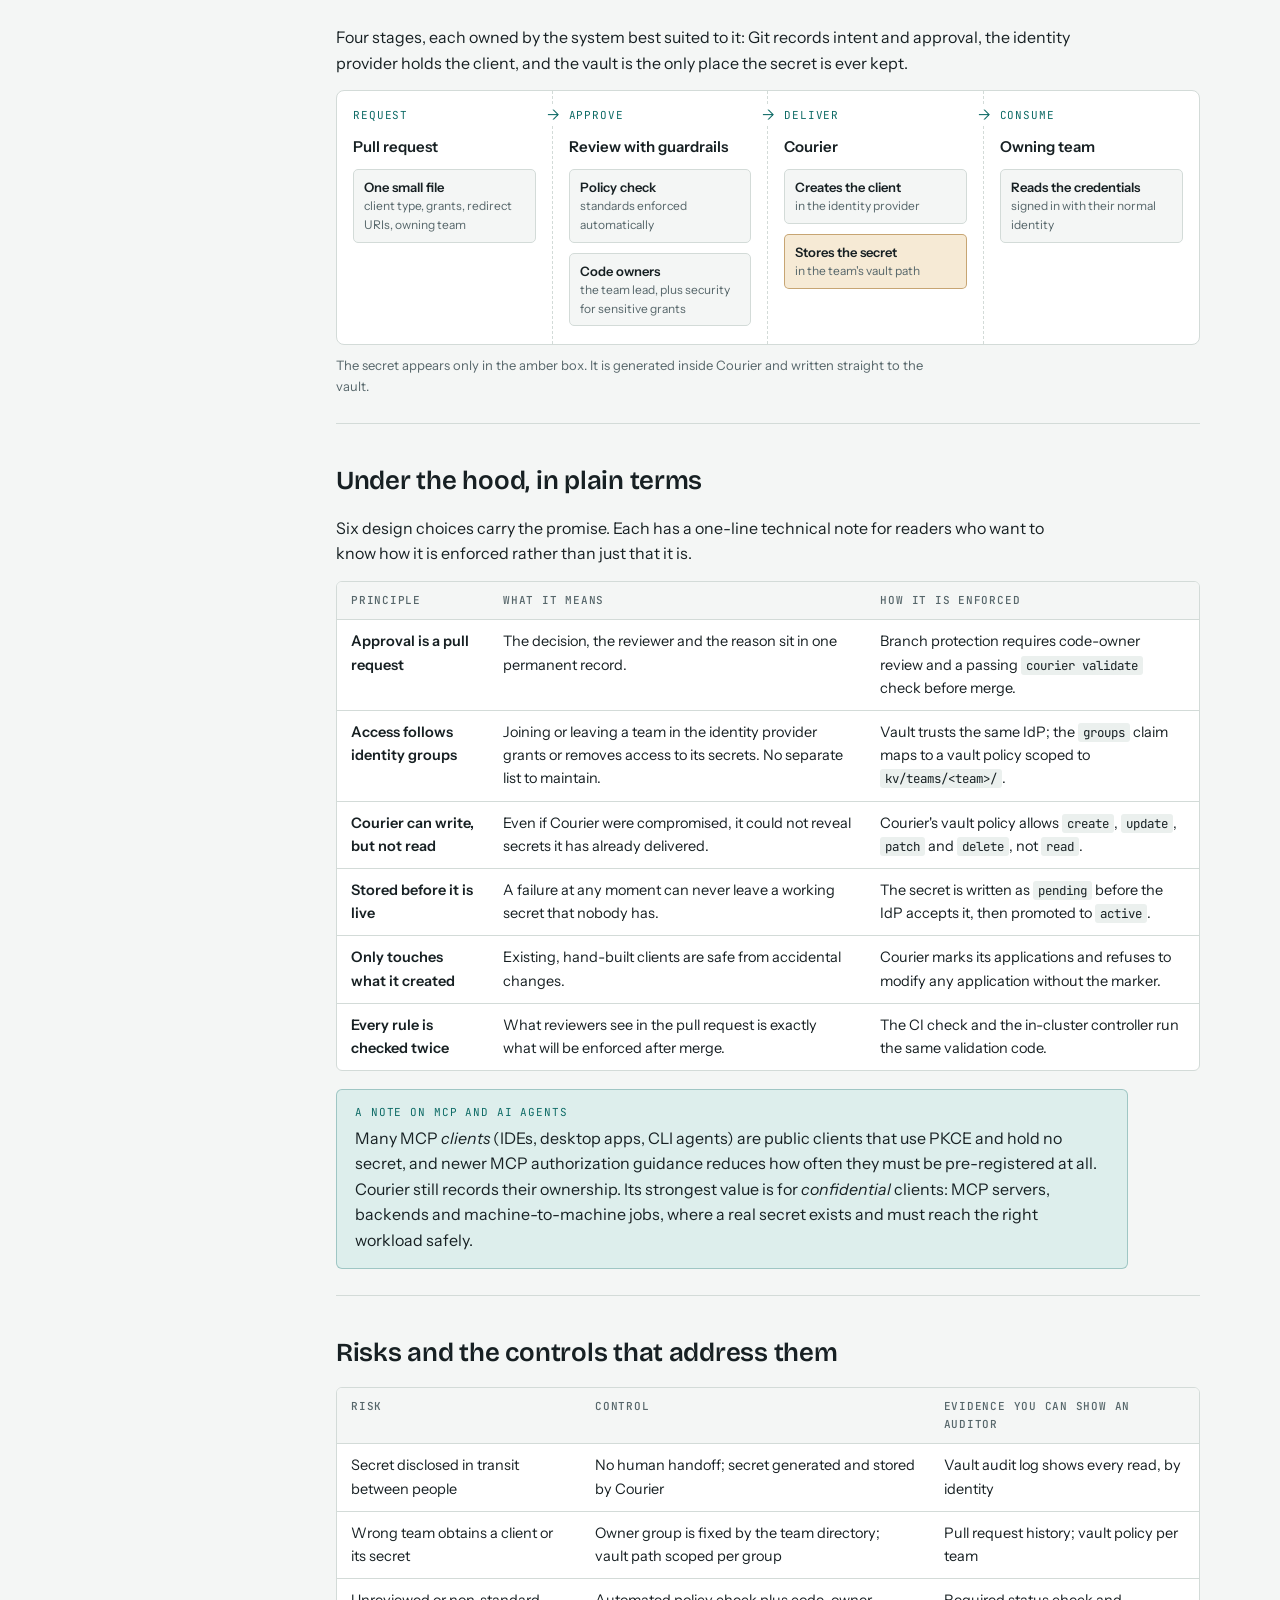
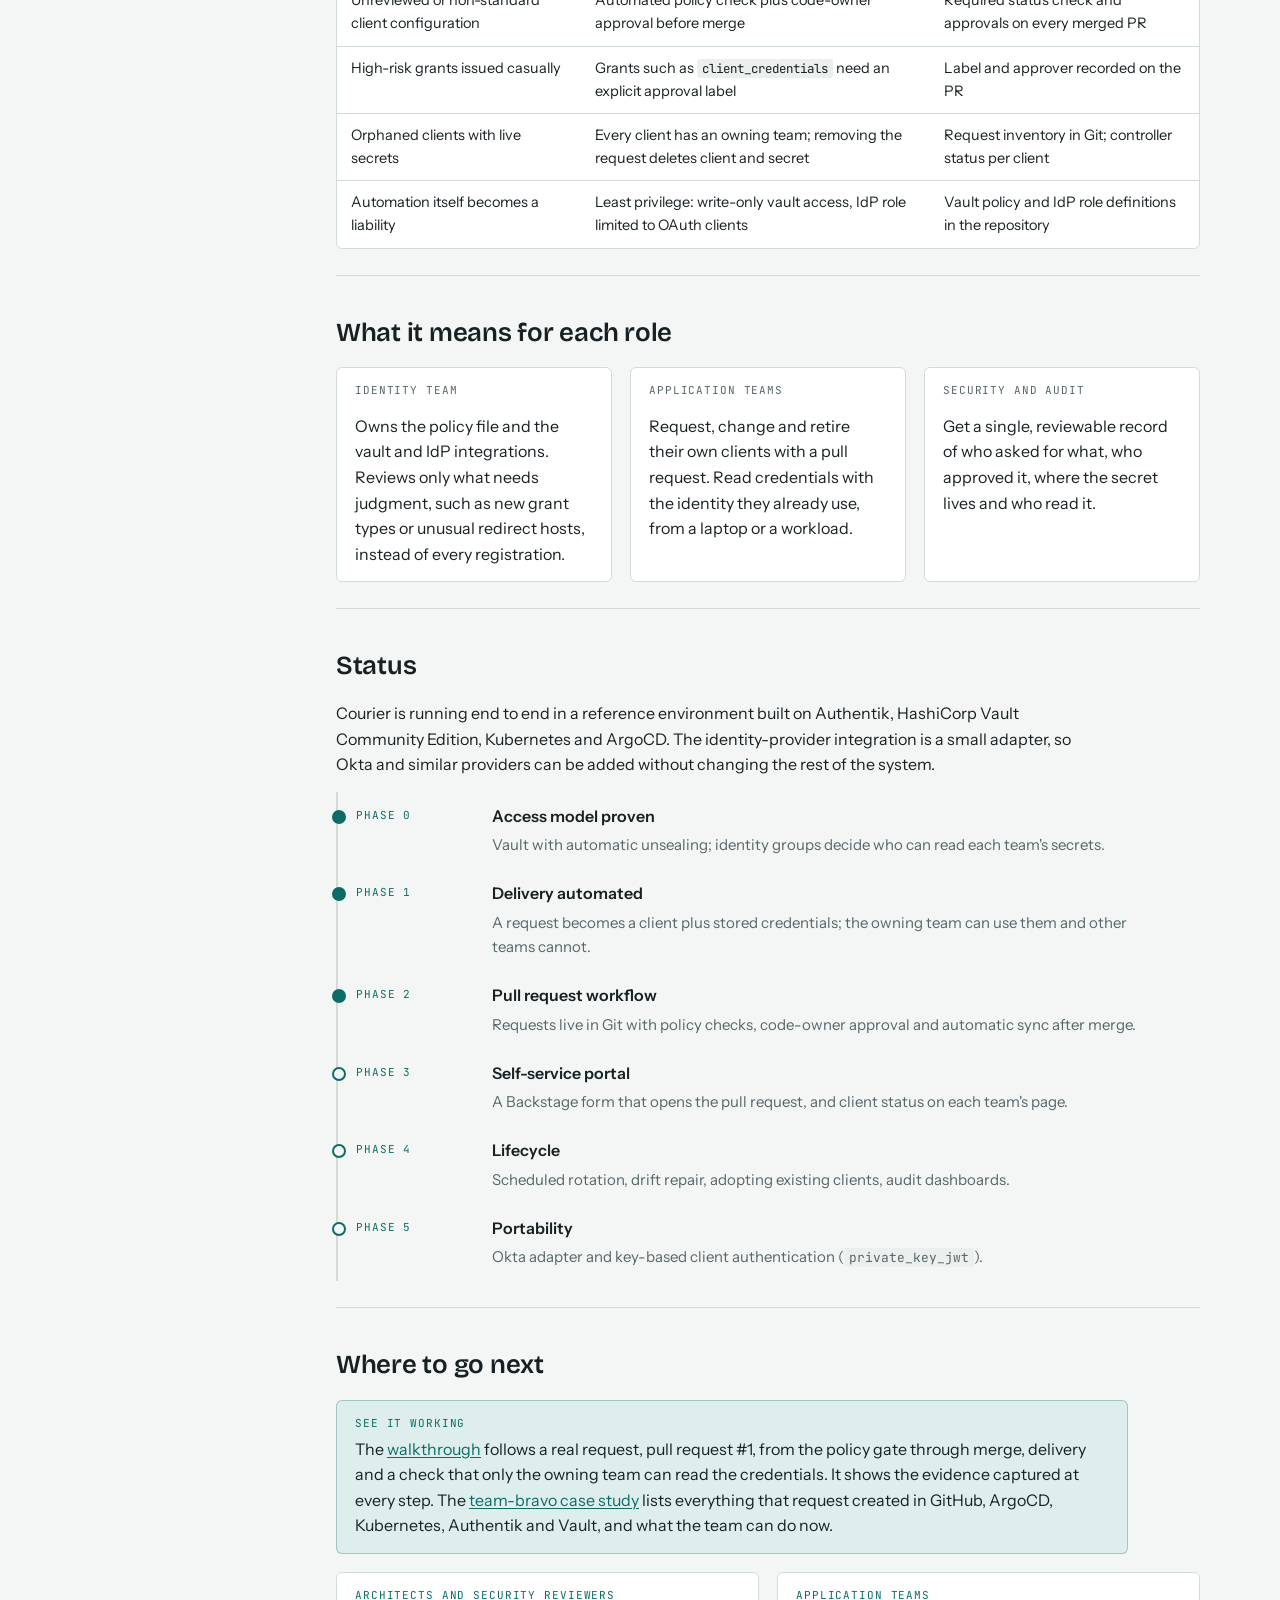
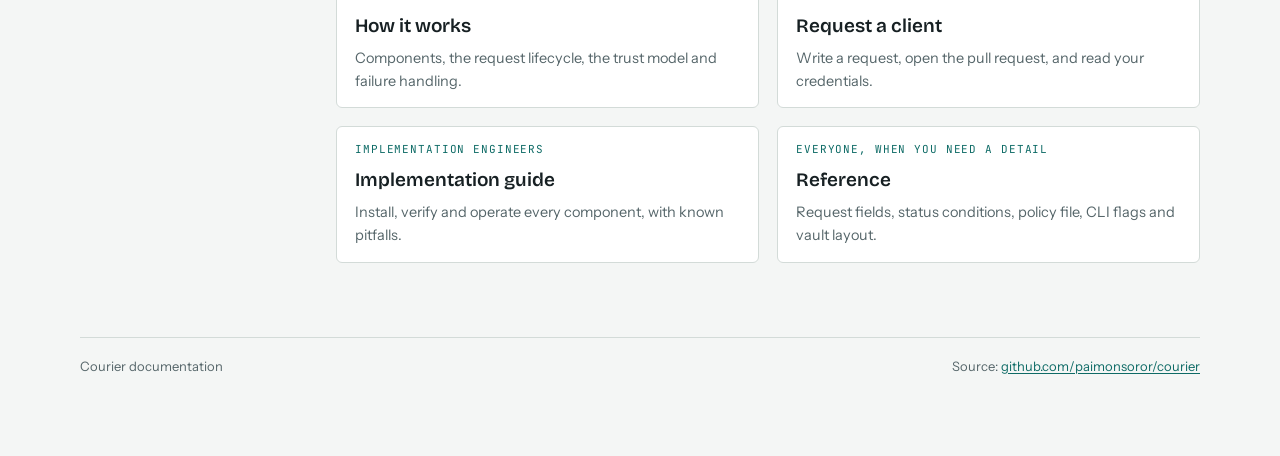
==== commit 2ed3a9d7: "controller: stop rewriting vault on resync; docs: team-bravo case study The team-bravo inventory sho" ====
--- a/docs/site/index.html
+++ b/docs/site/index.html
@@ -226,7 +226,7 @@
       <h2>Where to go next</h2>
       <div class="callout">
         <span class="label">See it working</span>
-        <p>The <a href="walkthrough.html">walkthrough</a> follows a real request, pull request #1, from the policy gate through merge, delivery and a check that only the owning team can read the credentials. It shows the evidence captured at every step.</p>
+        <p>The <a href="walkthrough.html">walkthrough</a> follows a real request, pull request #1, from the policy gate through merge, delivery and a check that only the owning team can read the credentials. It shows the evidence captured at every step. The <a href="case-study-team-bravo.html">team-bravo case study</a> lists everything that request created in GitHub, ArgoCD, Kubernetes, Authentik and Vault, and what the team can do now.</p>
       </div>
       <div class="two">
         <a class="panel persona" href="how-it-works.html">
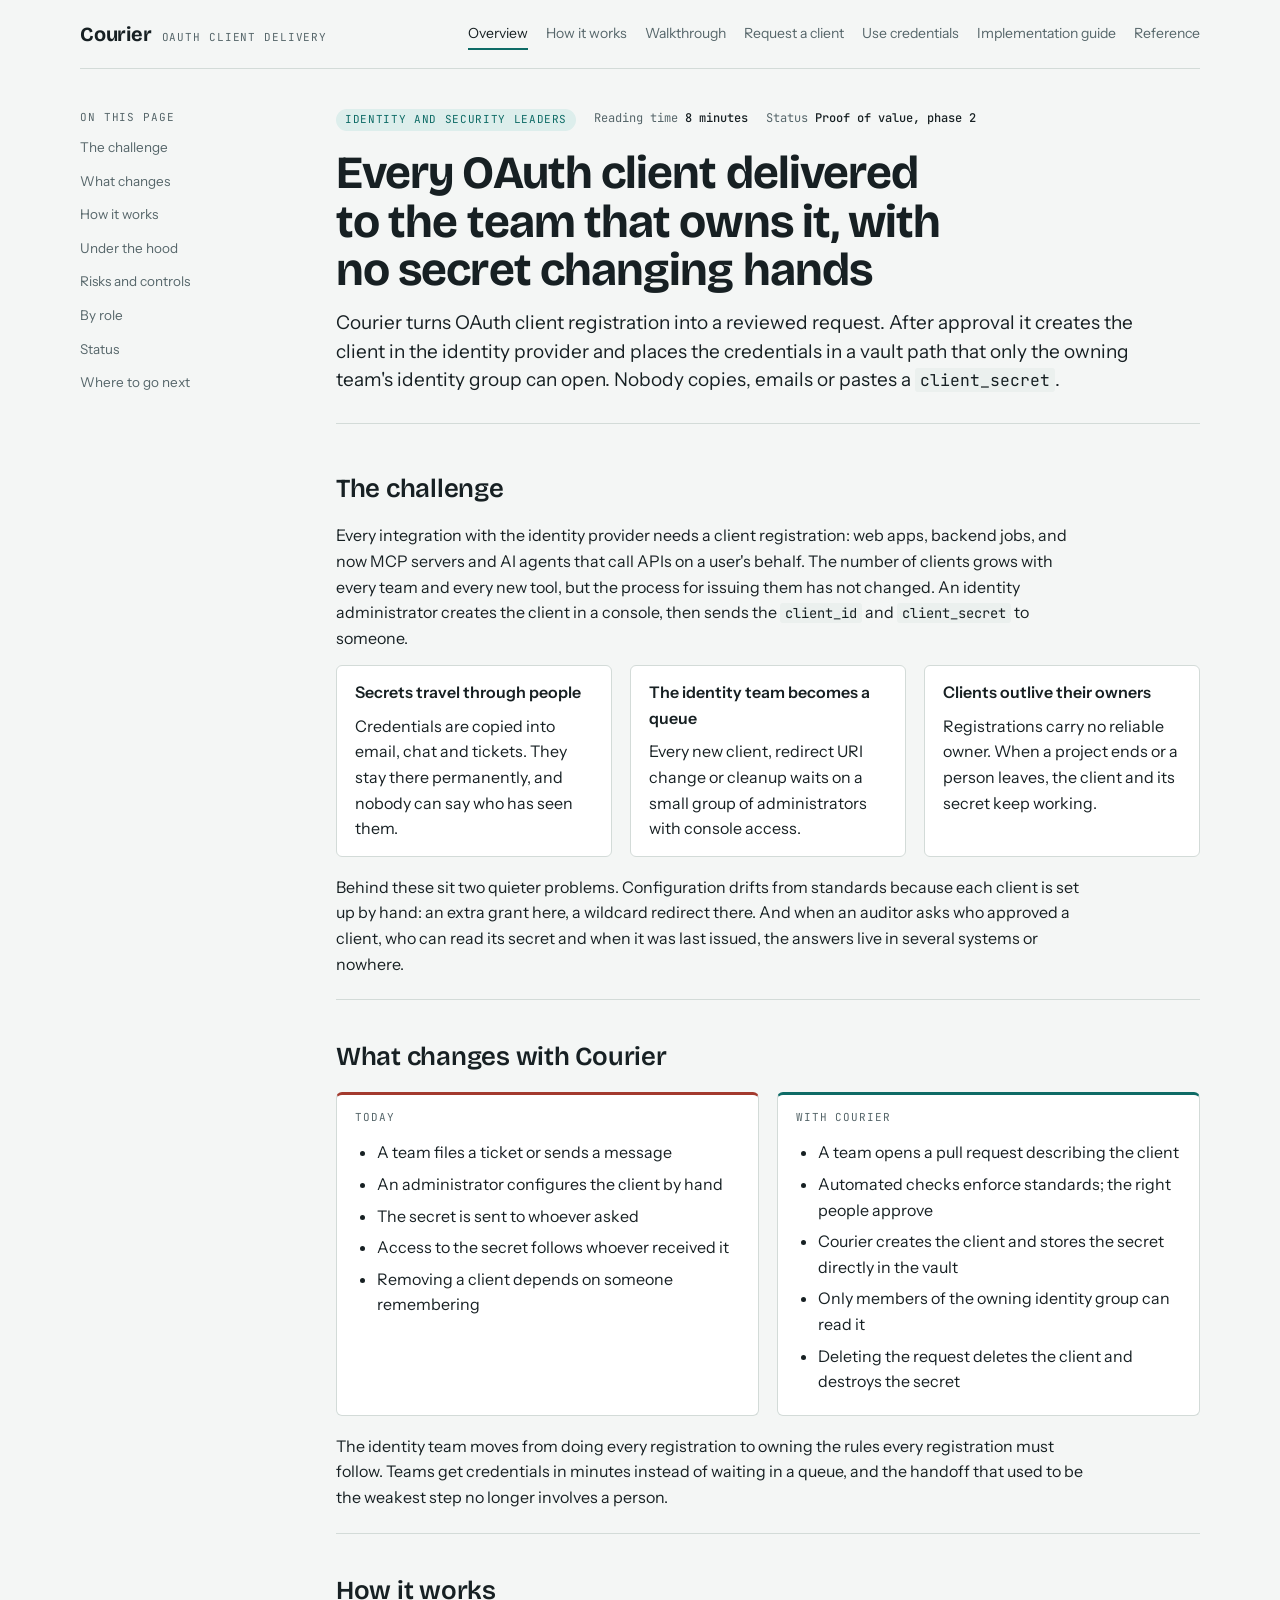
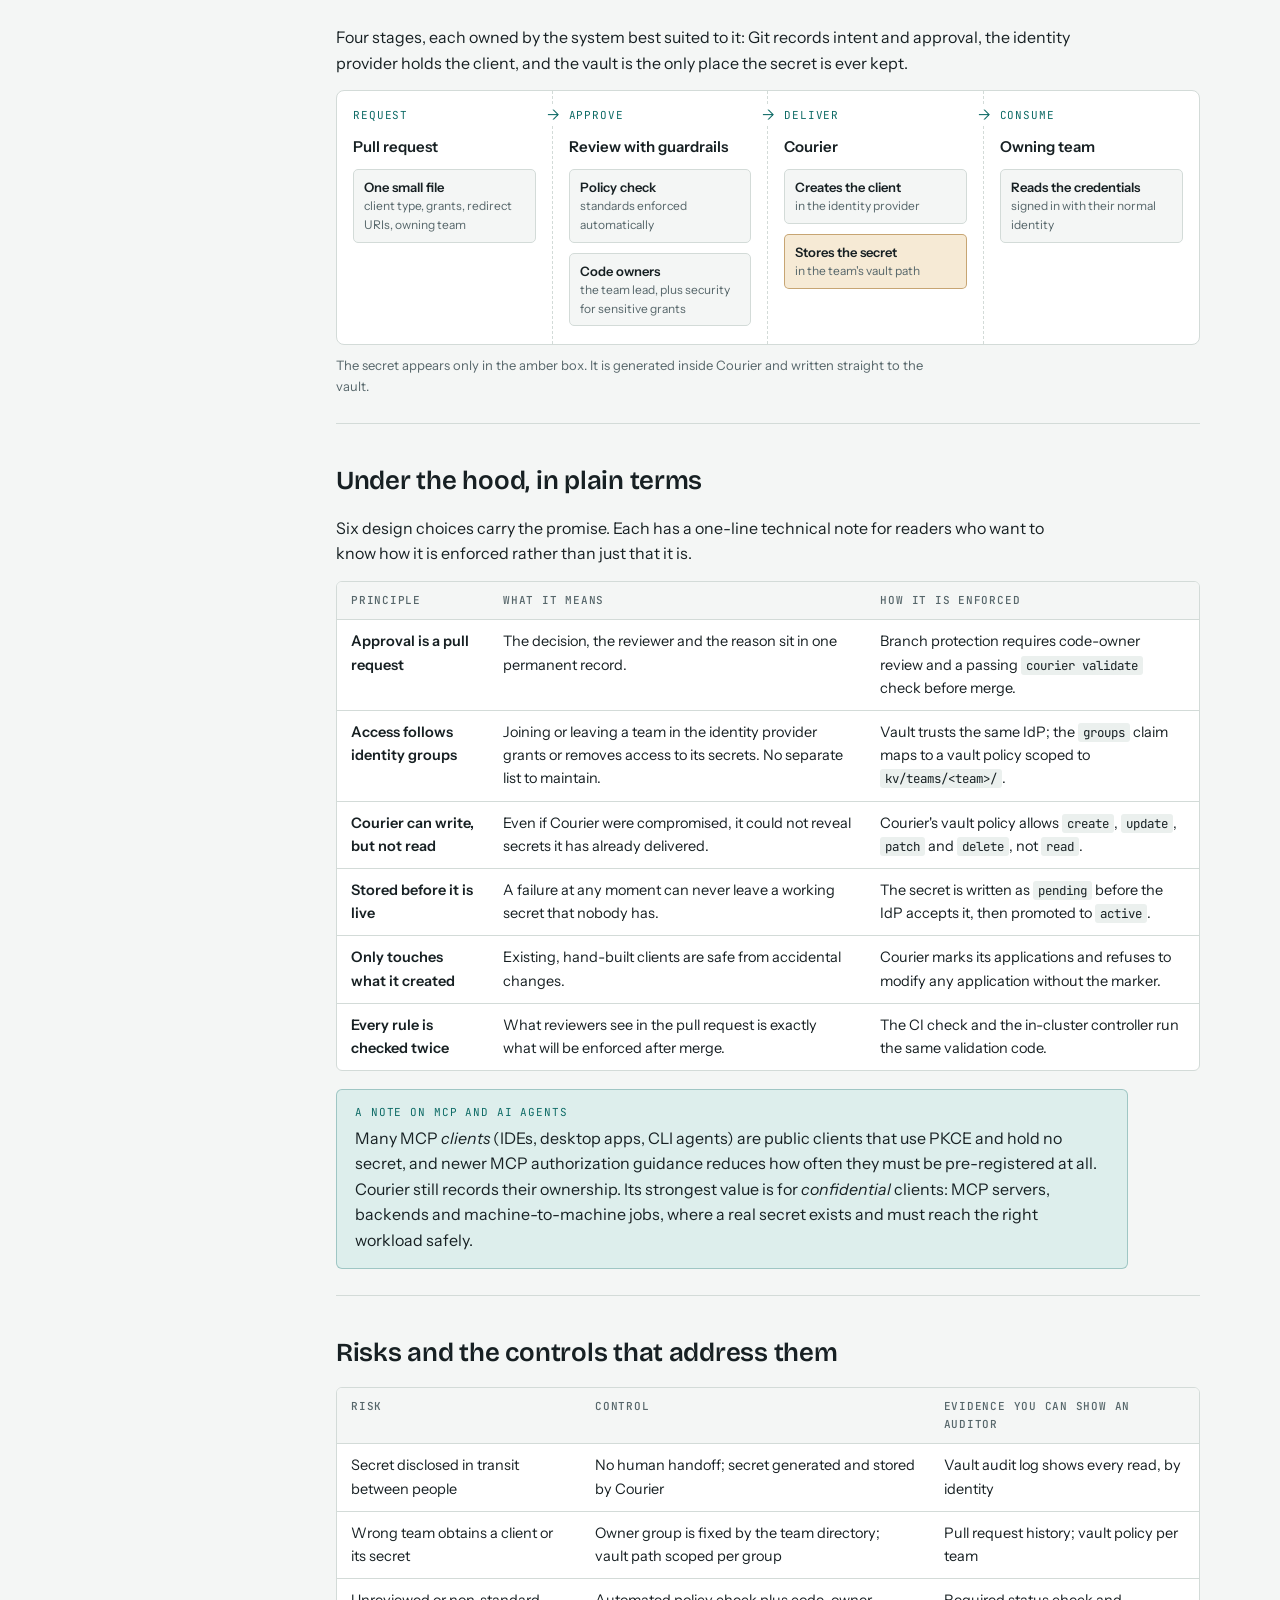
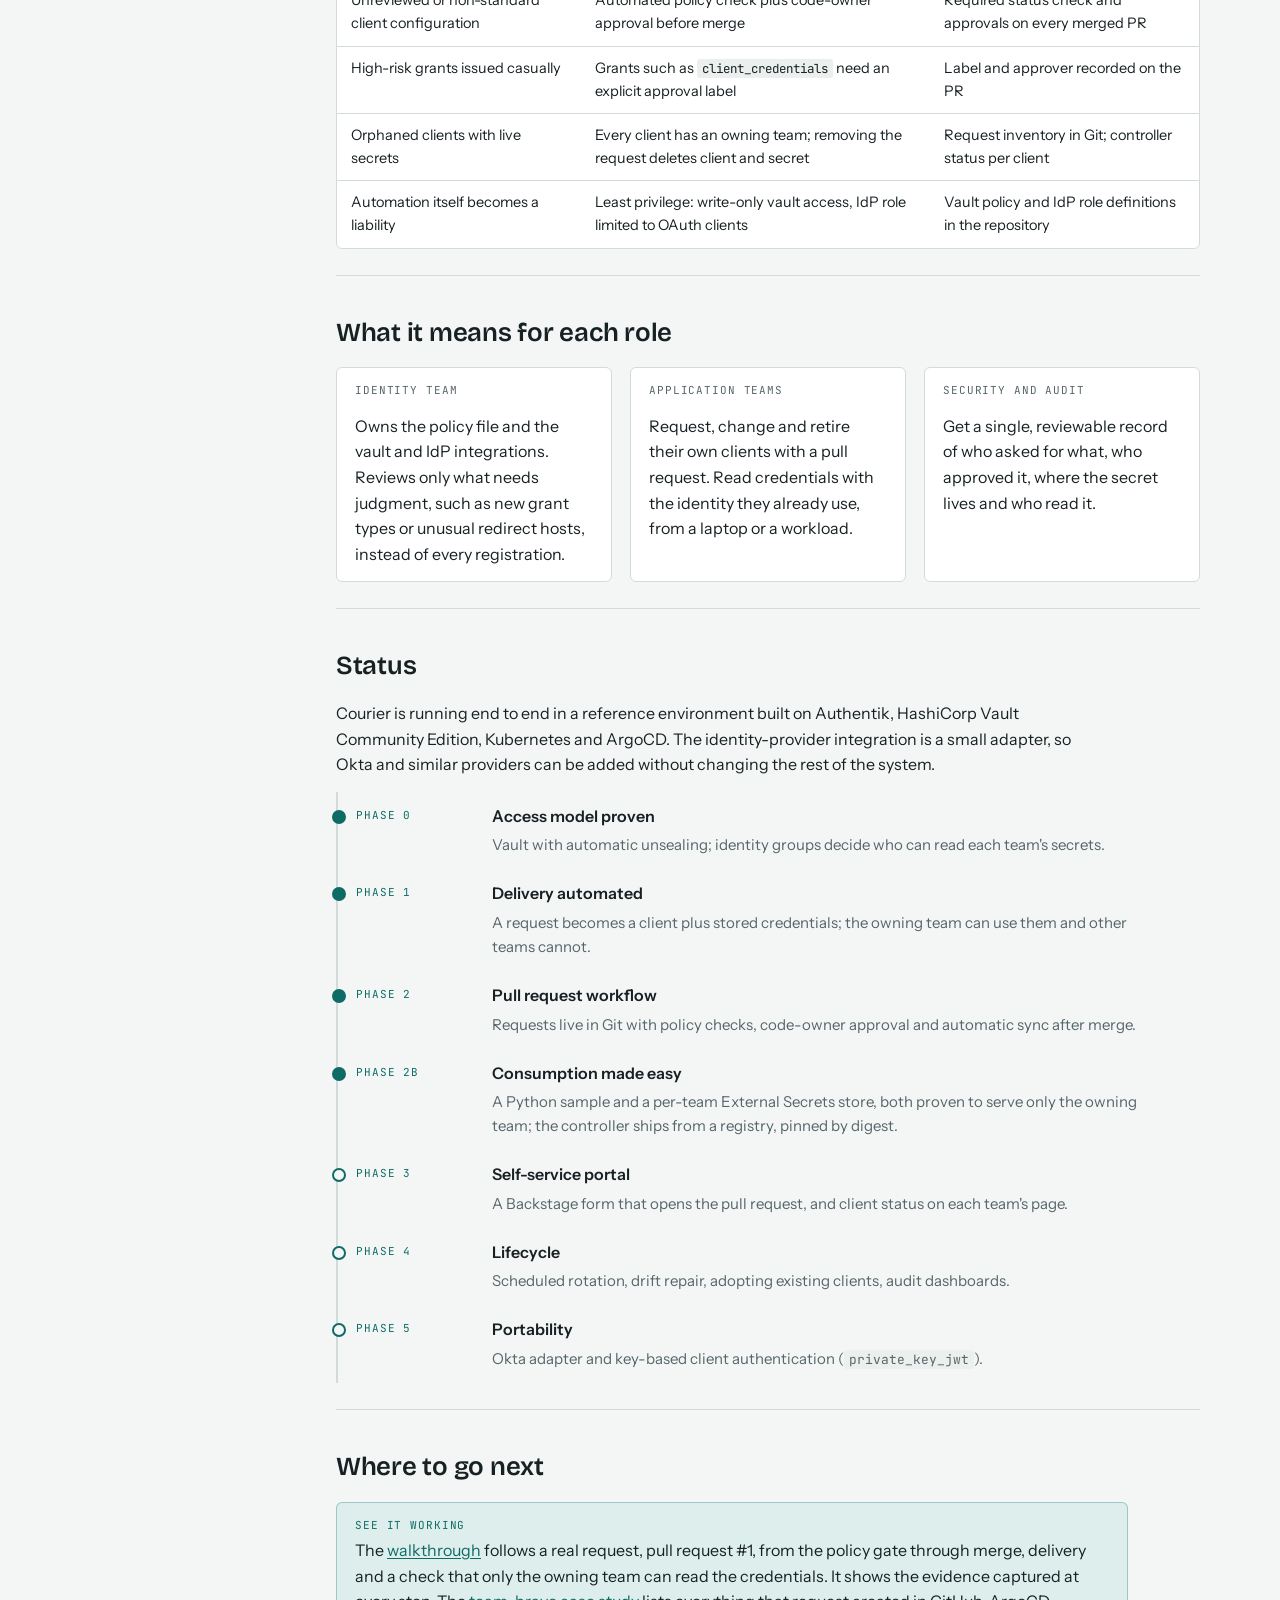
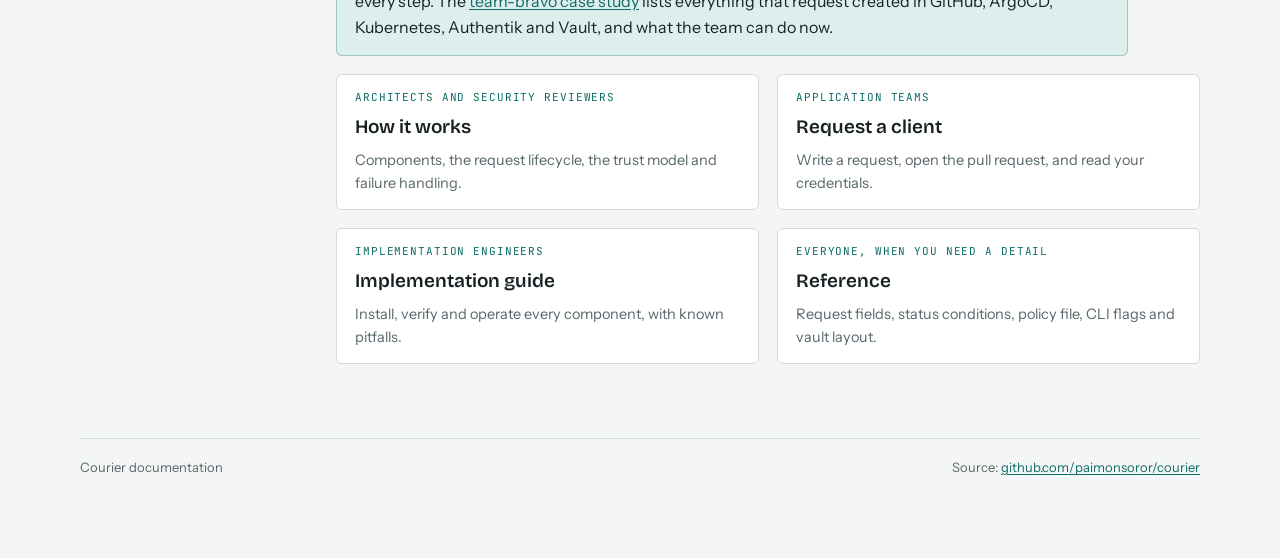
==== commit 8ab002a8: "docs site: use your credentials; workload access and image sections New use-credentials page: choosi" ====
--- a/docs/site/index.html
+++ b/docs/site/index.html
@@ -19,6 +19,7 @@
     <a href="how-it-works.html">How it works</a>
     <a href="walkthrough.html">Walkthrough</a>
     <a href="request-a-client.html">Request a client</a>
+    <a href="use-credentials.html">Use credentials</a>
     <a href="implementation.html">Implementation guide</a>
     <a href="reference.html">Reference</a>
   </nav>
@@ -216,6 +217,7 @@
         <div class="phase done"><span class="label">Phase 0</span><div><h3>Access model proven</h3><p>Vault with automatic unsealing; identity groups decide who can read each team's secrets.</p></div></div>
         <div class="phase done"><span class="label">Phase 1</span><div><h3>Delivery automated</h3><p>A request becomes a client plus stored credentials; the owning team can use them and other teams cannot.</p></div></div>
         <div class="phase done"><span class="label">Phase 2</span><div><h3>Pull request workflow</h3><p>Requests live in Git with policy checks, code-owner approval and automatic sync after merge.</p></div></div>
+        <div class="phase done"><span class="label">Phase 2b</span><div><h3>Consumption made easy</h3><p>A Python sample and a per-team External Secrets store, both proven to serve only the owning team; the controller ships from a registry, pinned by digest.</p></div></div>
         <div class="phase"><span class="label">Phase 3</span><div><h3>Self-service portal</h3><p>A Backstage form that opens the pull request, and client status on each team's page.</p></div></div>
         <div class="phase"><span class="label">Phase 4</span><div><h3>Lifecycle</h3><p>Scheduled rotation, drift repair, adopting existing clients, audit dashboards.</p></div></div>
         <div class="phase"><span class="label">Phase 5</span><div><h3>Portability</h3><p>Okta adapter and key-based client authentication (<code>private_key_jwt</code>).</p></div></div>
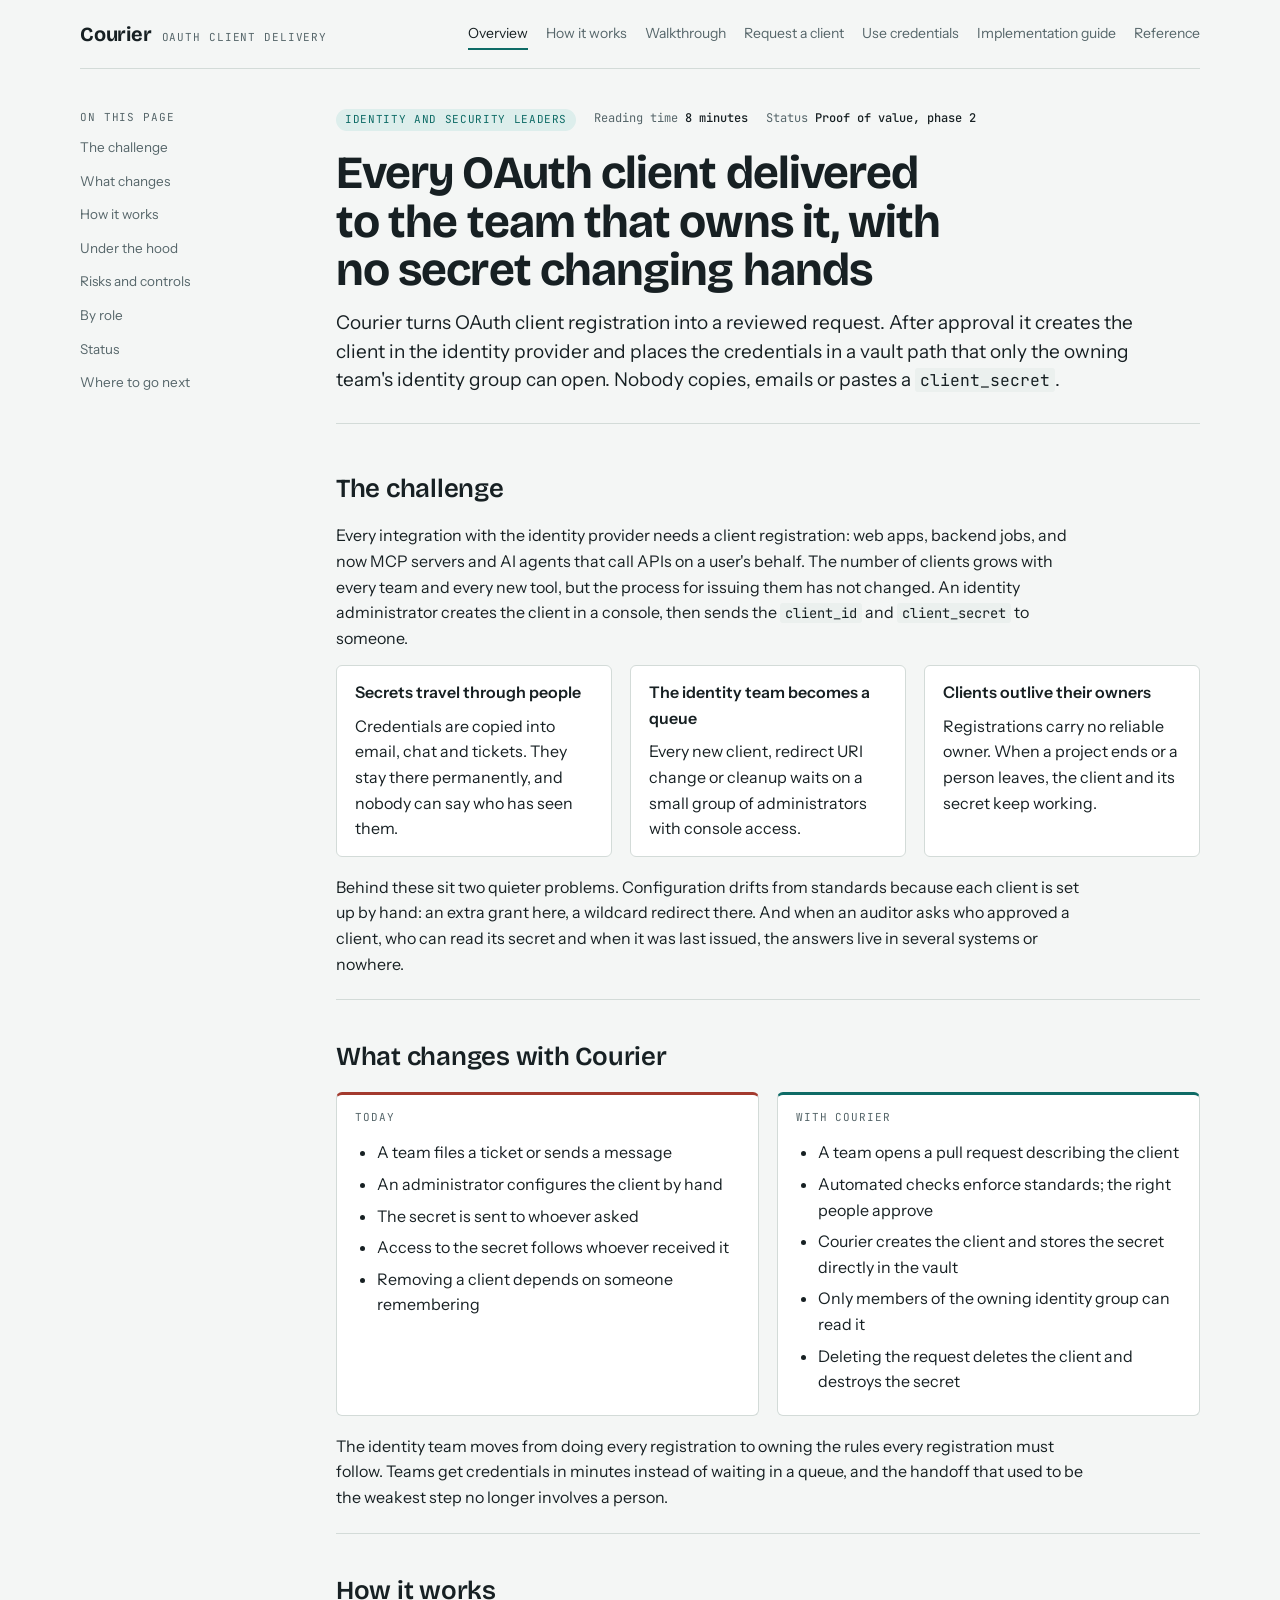
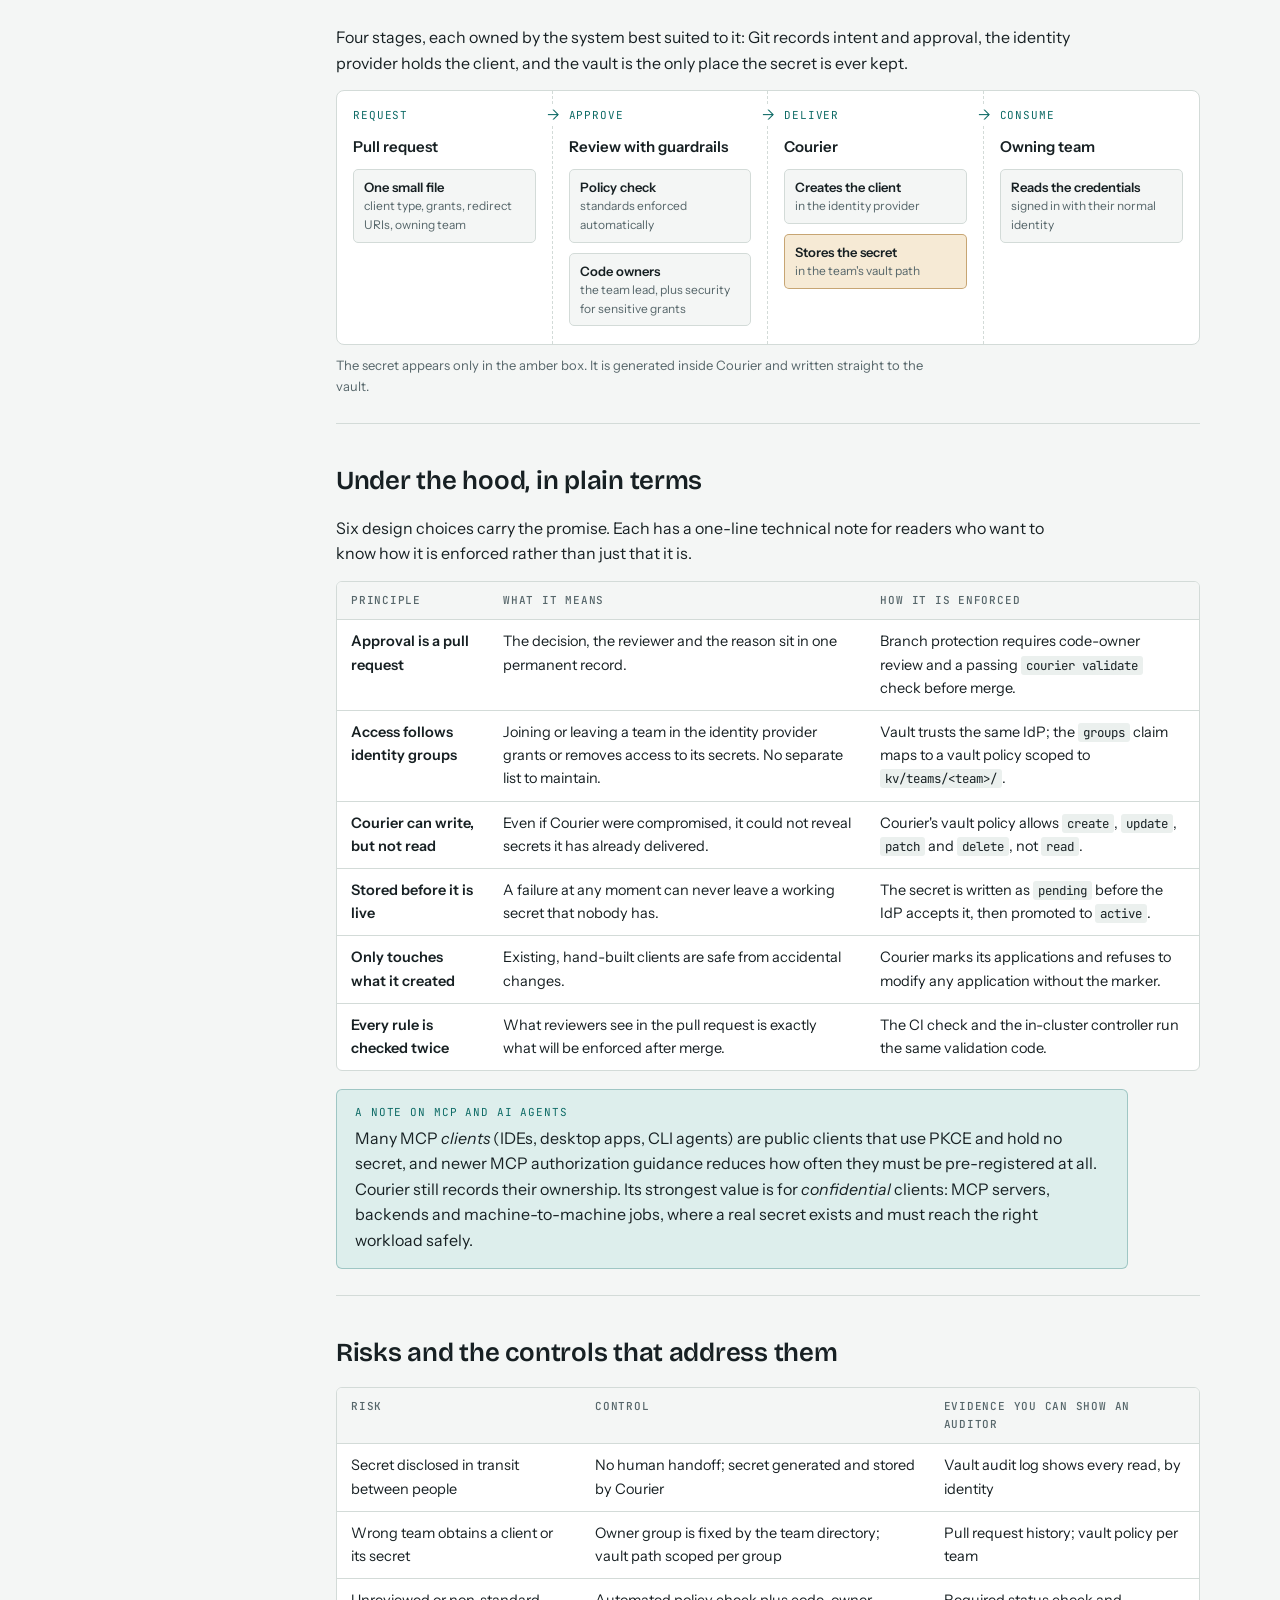
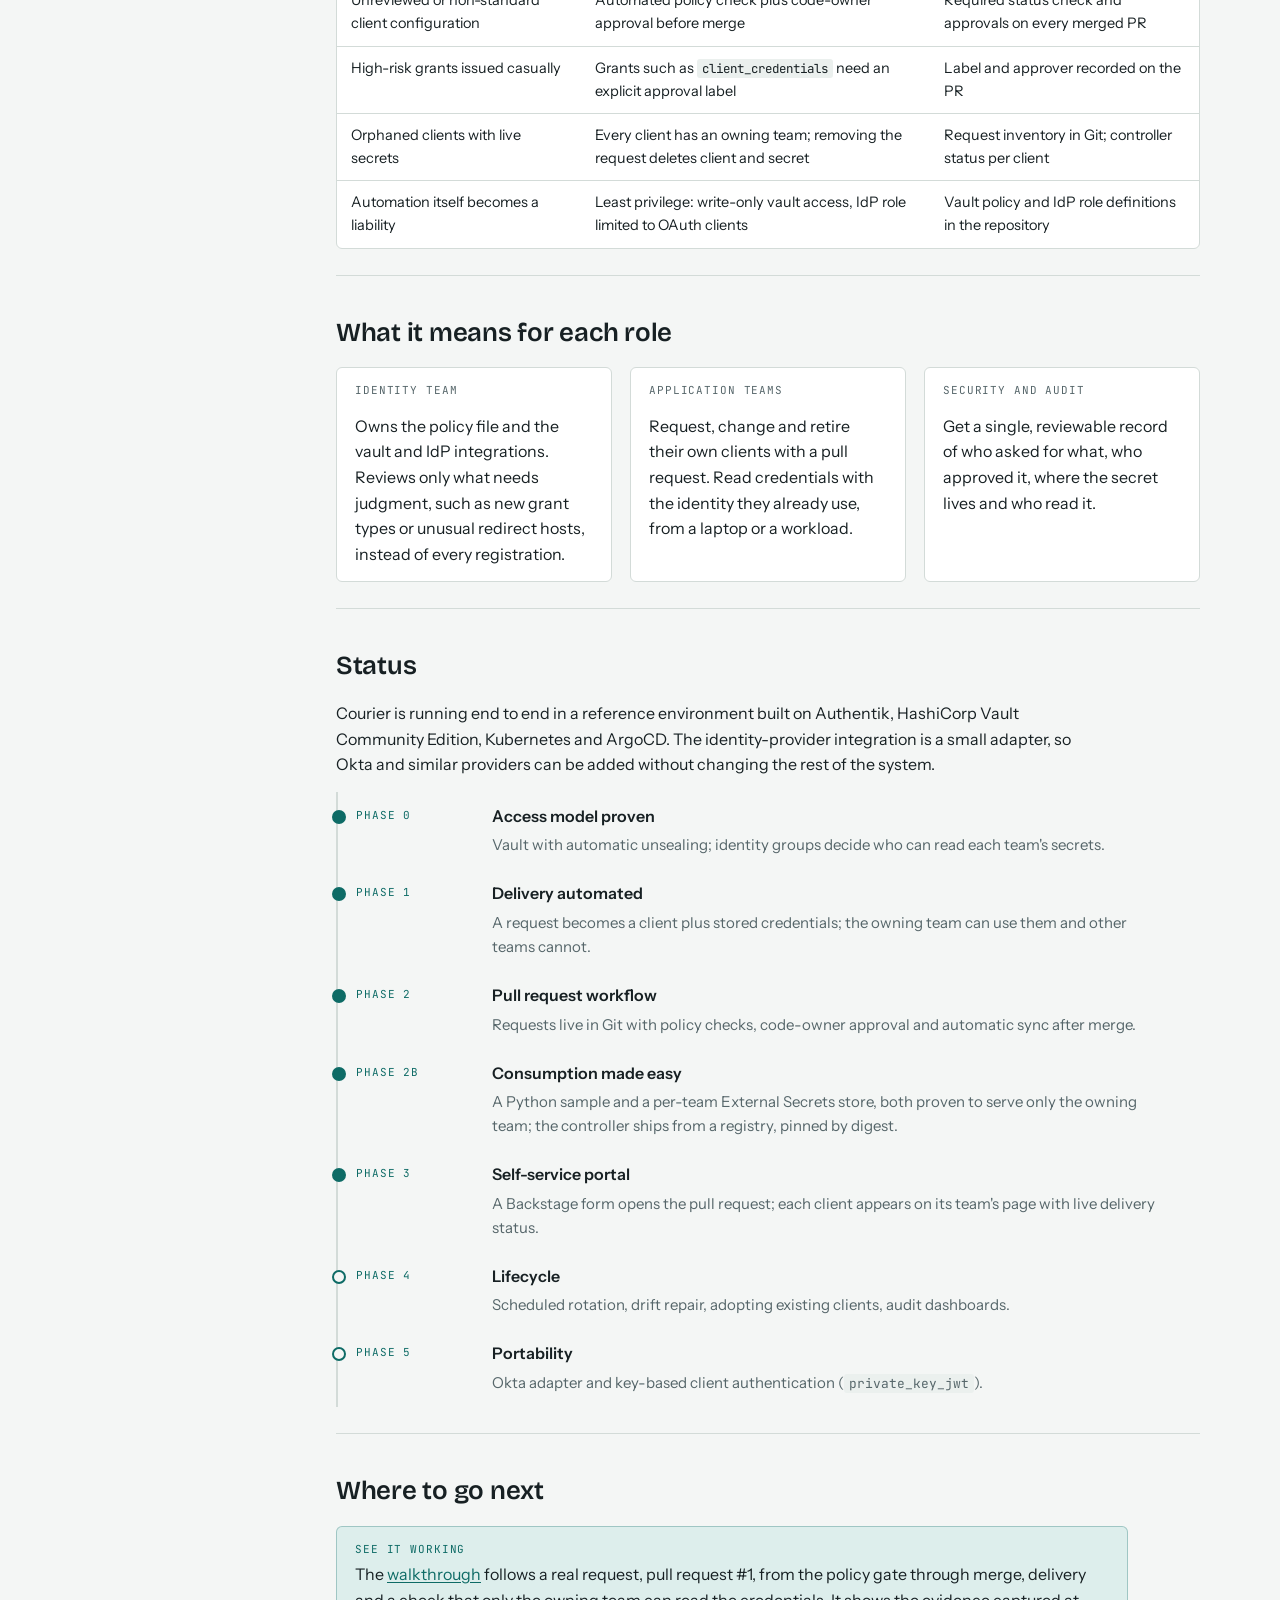
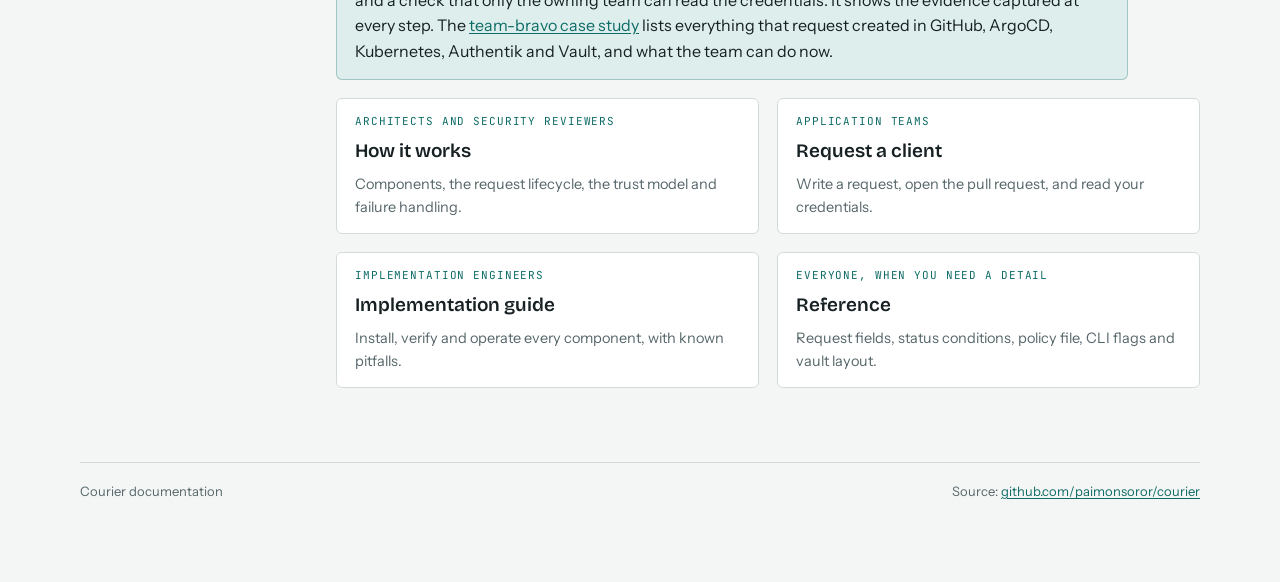
==== commit 25afef6a: "docs site: Phase 3 Backstage self-service, PR #2 walkthrough Request guide gains a Backstage path wi" ====
--- a/docs/site/index.html
+++ b/docs/site/index.html
@@ -218,7 +218,7 @@
         <div class="phase done"><span class="label">Phase 1</span><div><h3>Delivery automated</h3><p>A request becomes a client plus stored credentials; the owning team can use them and other teams cannot.</p></div></div>
         <div class="phase done"><span class="label">Phase 2</span><div><h3>Pull request workflow</h3><p>Requests live in Git with policy checks, code-owner approval and automatic sync after merge.</p></div></div>
         <div class="phase done"><span class="label">Phase 2b</span><div><h3>Consumption made easy</h3><p>A Python sample and a per-team External Secrets store, both proven to serve only the owning team; the controller ships from a registry, pinned by digest.</p></div></div>
-        <div class="phase"><span class="label">Phase 3</span><div><h3>Self-service portal</h3><p>A Backstage form that opens the pull request, and client status on each team's page.</p></div></div>
+        <div class="phase done"><span class="label">Phase 3</span><div><h3>Self-service portal</h3><p>A Backstage form opens the pull request; each client appears on its team's page with live delivery status.</p></div></div>
         <div class="phase"><span class="label">Phase 4</span><div><h3>Lifecycle</h3><p>Scheduled rotation, drift repair, adopting existing clients, audit dashboards.</p></div></div>
         <div class="phase"><span class="label">Phase 5</span><div><h3>Portability</h3><p>Okta adapter and key-based client authentication (<code>private_key_jwt</code>).</p></div></div>
       </div>
--- a/docs/site/assets/courier.css
+++ b/docs/site/assets/courier.css
@@ -259,6 +259,15 @@
 .phase p { margin: 0; color: var(--muted); font-size: 15px; }
 @media (max-width: 560px) { .phase { grid-template-columns: minmax(0, 1fr); gap: 2px; } }
 
+/* ---------- screenshots ---------- */
+figure.shot { margin: 8px 0 22px; max-width: 100%; }
+figure.shot img {
+  display: block; width: 100%; max-width: 100%; height: auto;
+  border: 1px solid var(--rule); border-radius: 6px; background: var(--paper);
+}
+figure.shot figcaption { font-size: 13px; color: var(--muted); margin-top: 8px; max-width: 72ch; }
+figure.shot figcaption b { color: var(--ink); font-weight: 600; }
+
 /* ---------- footer ---------- */
 .site-footer {
   max-width: 1120px; margin: 48px auto 0; padding-top: 18px; border-top: 1px solid var(--rule);
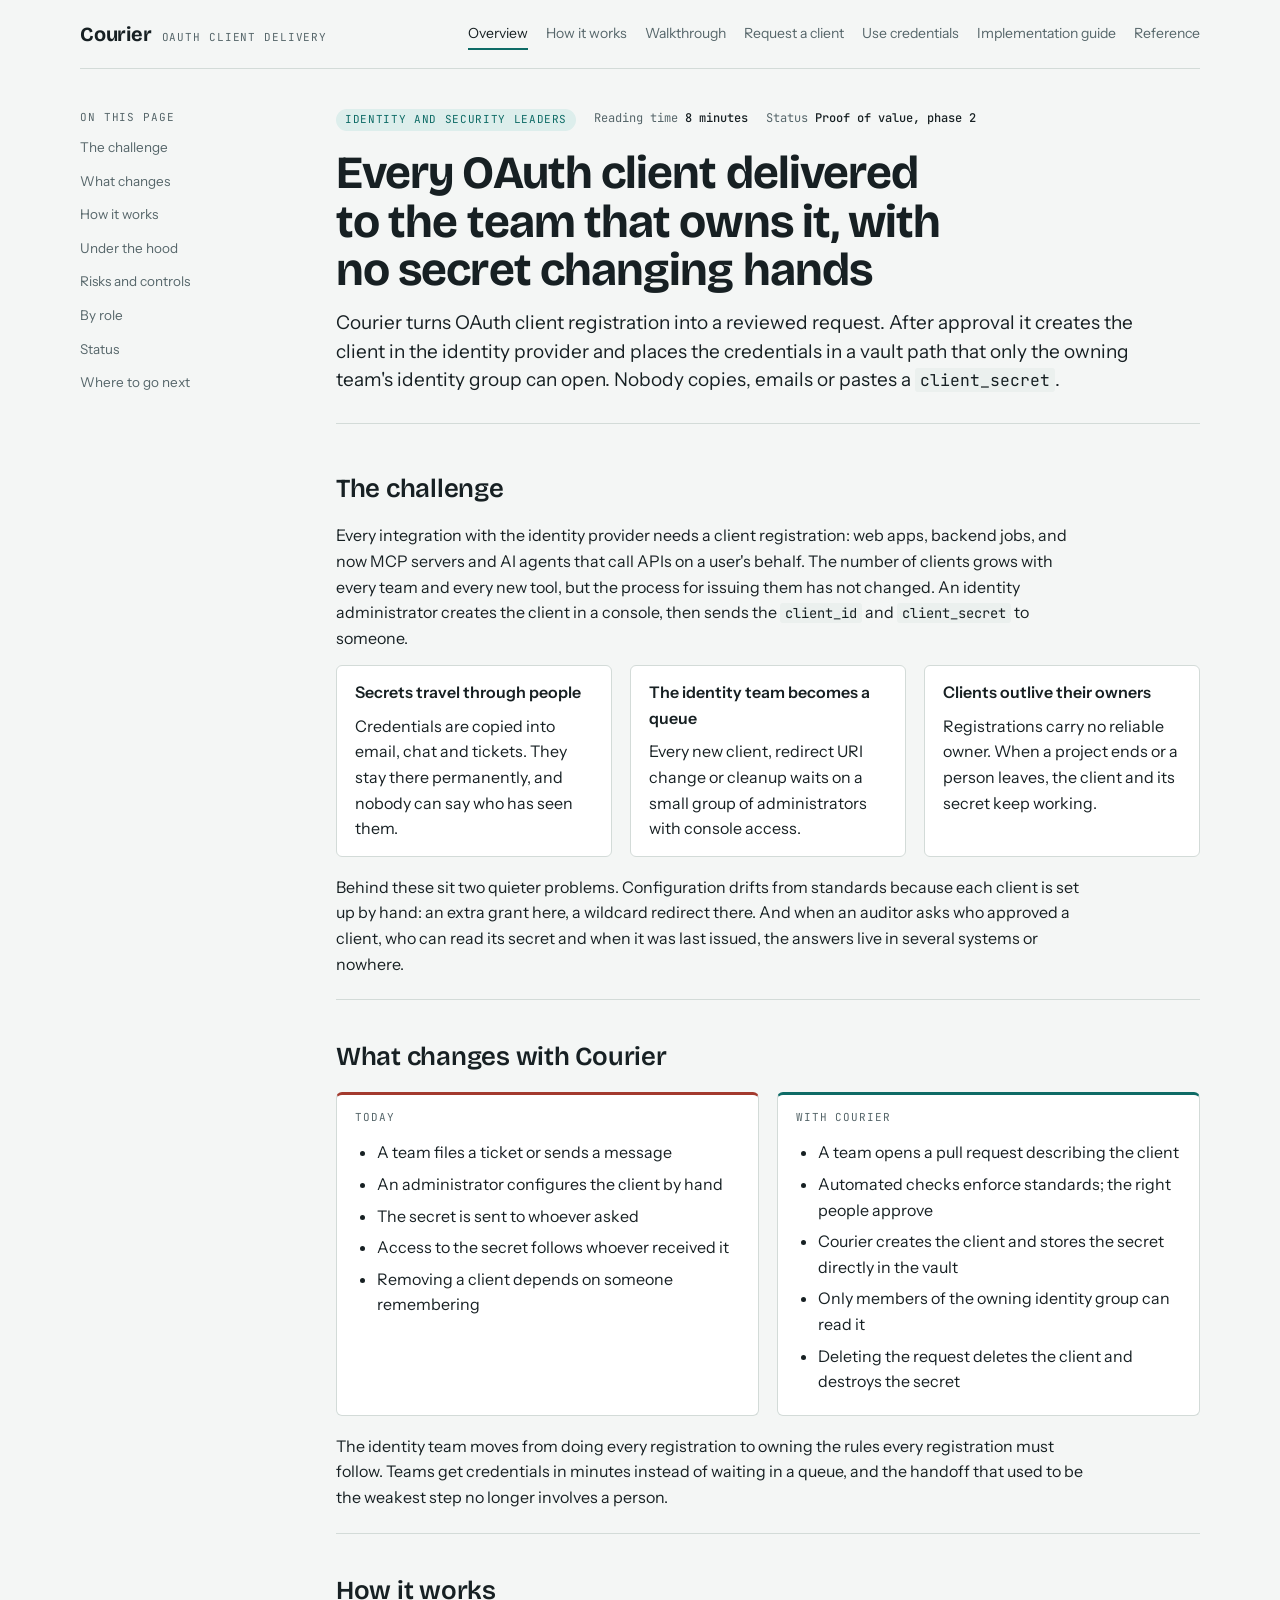
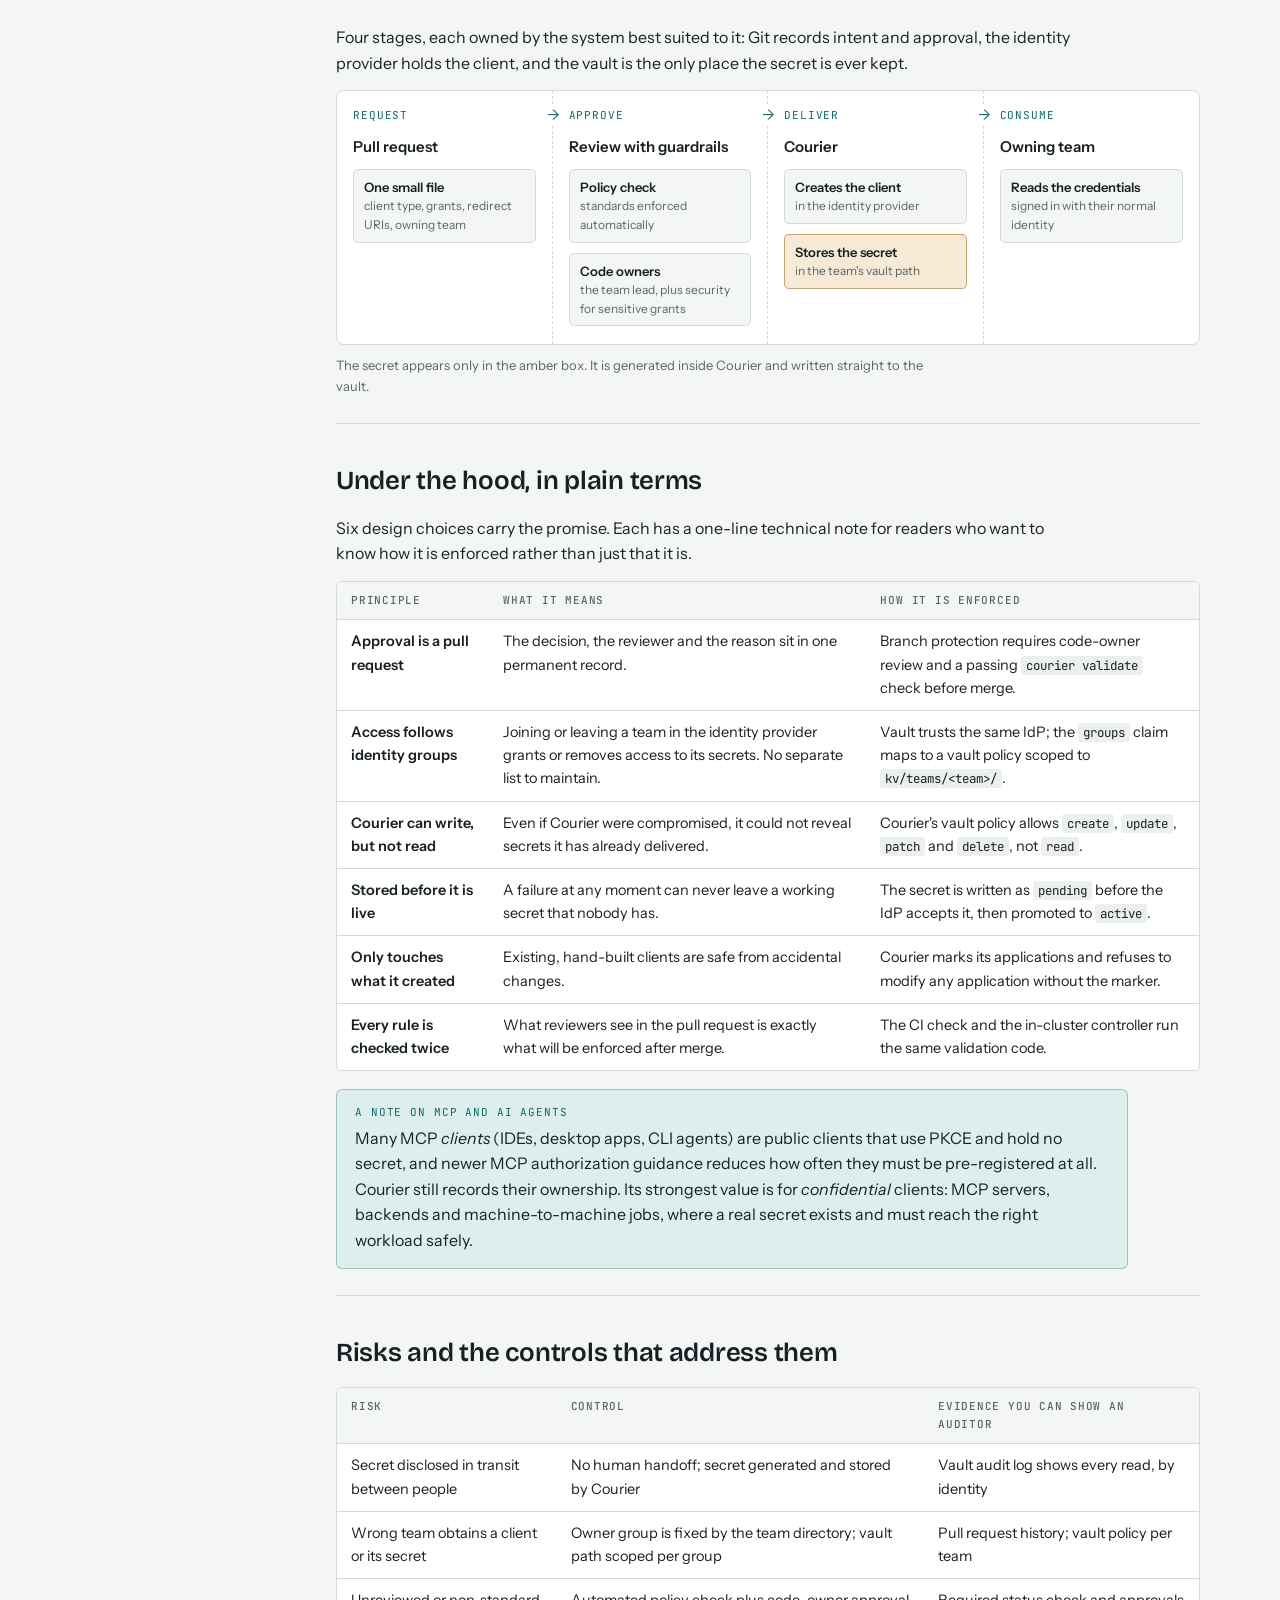
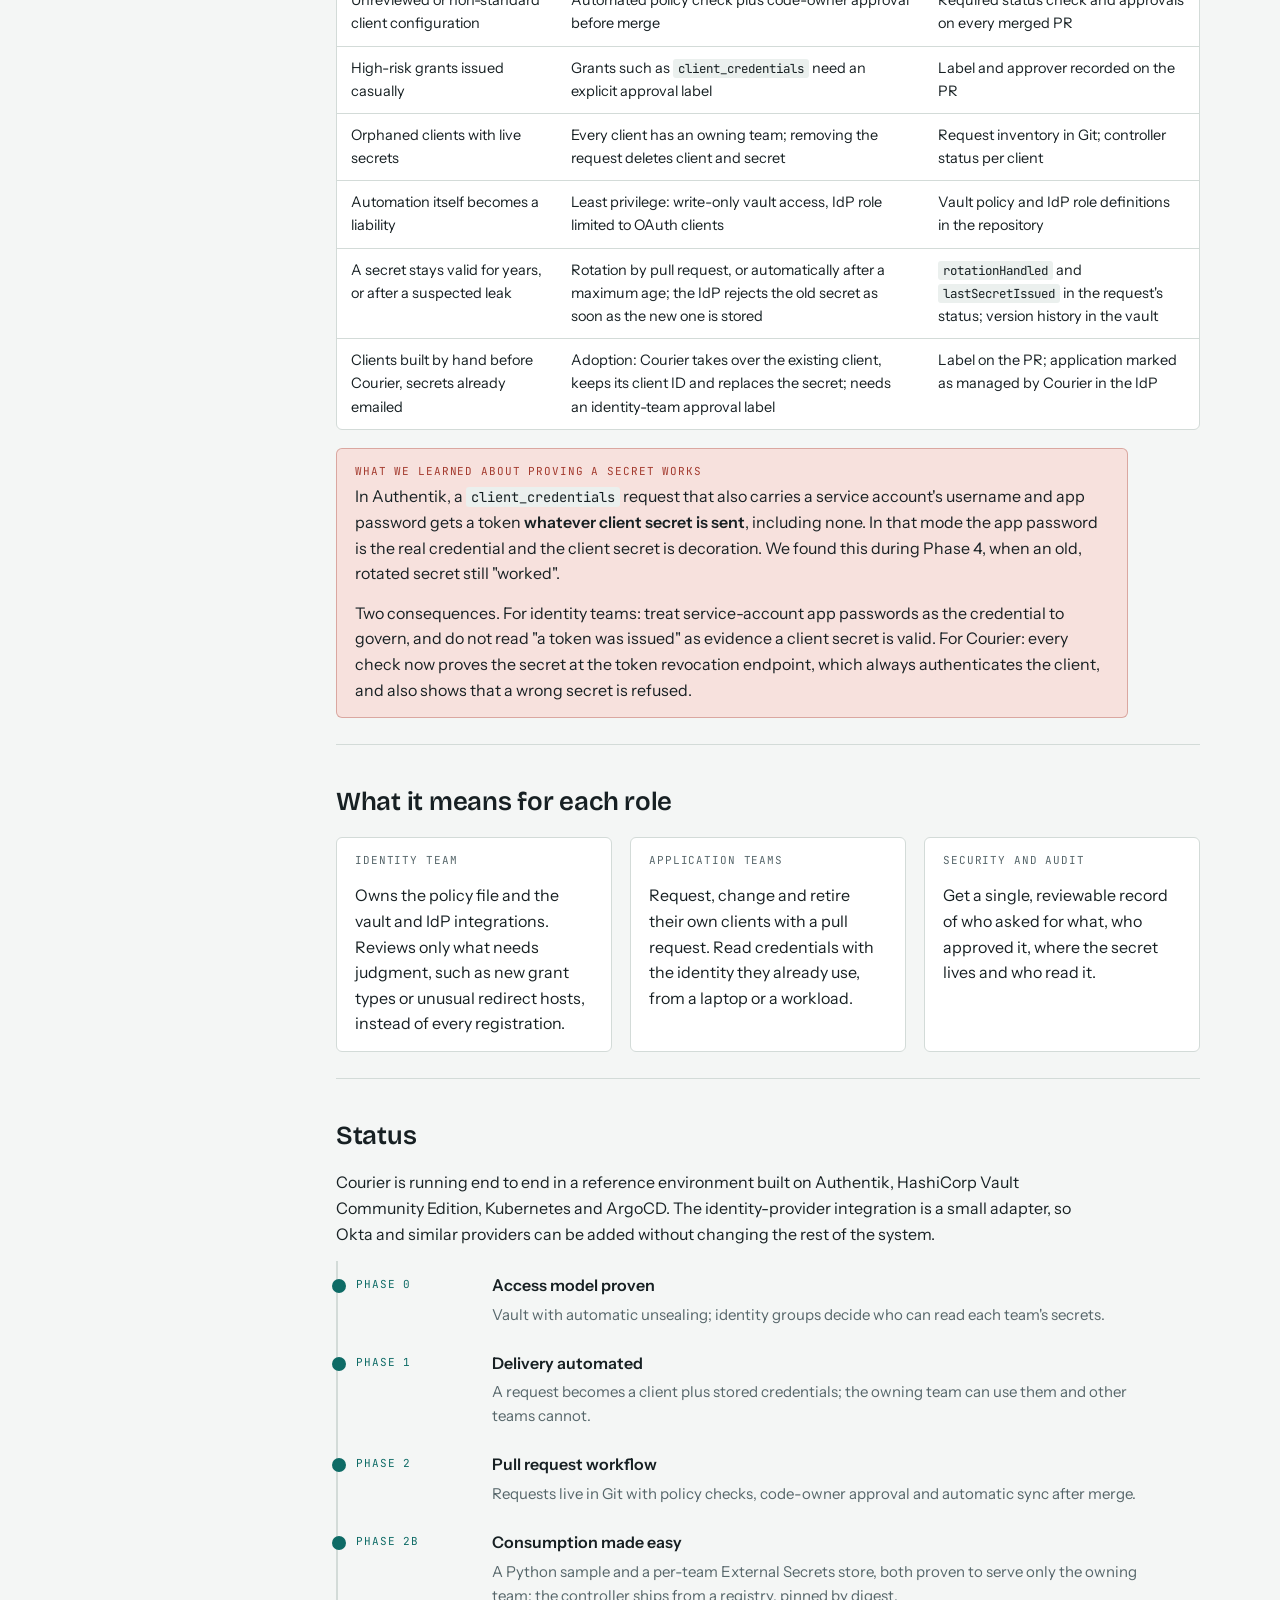
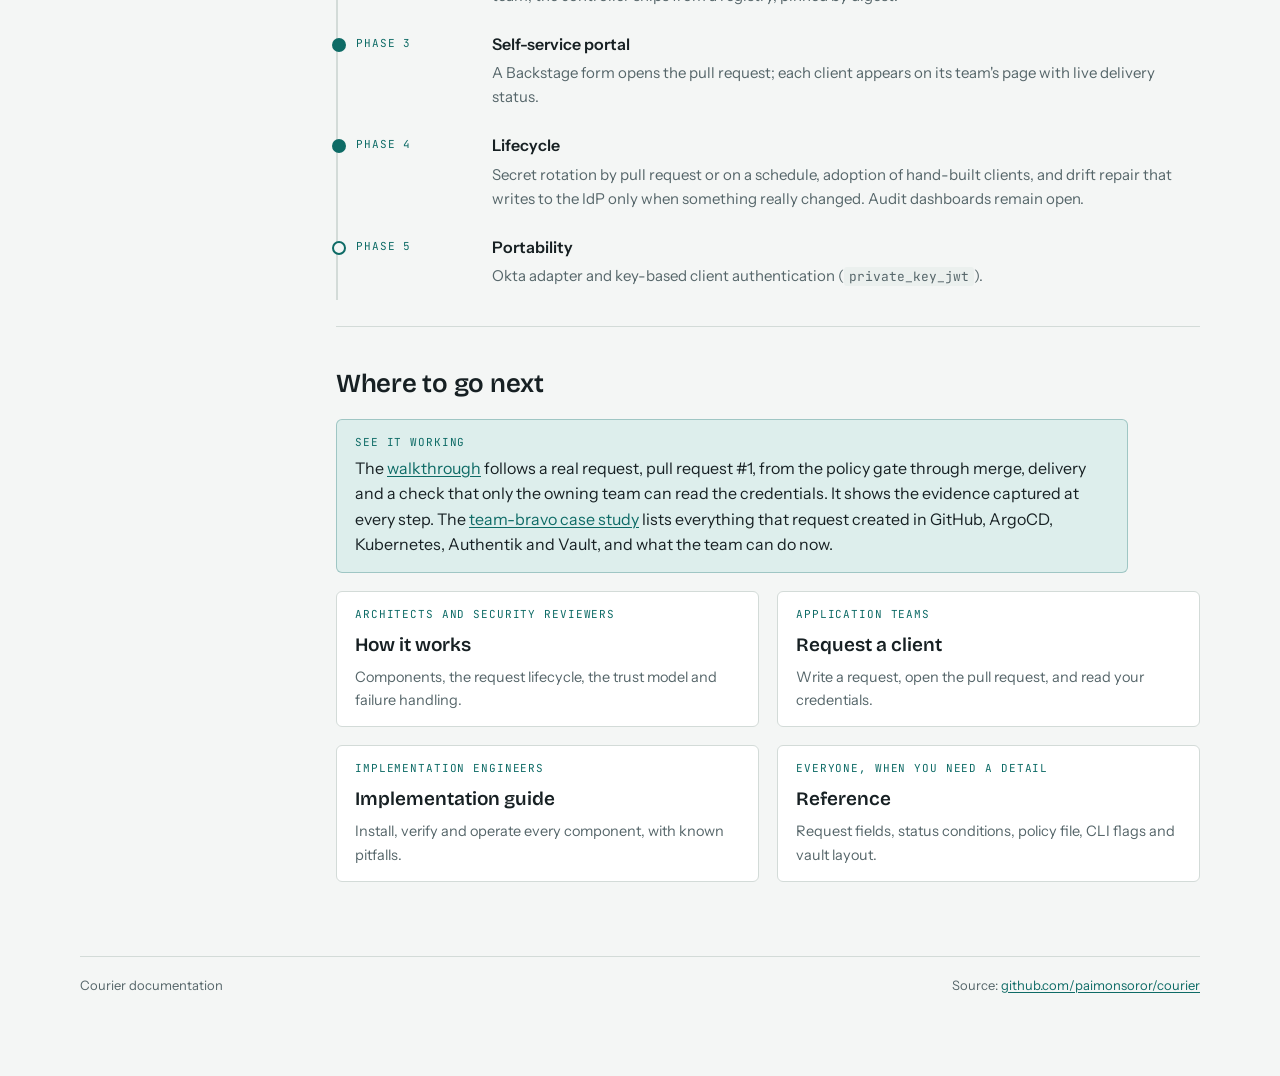
==== commit 7a546782: "phase4: pin controller sha-8e454ad; document rotation, adoption and the secret-check finding Walkthr" ====
--- a/docs/site/index.html
+++ b/docs/site/index.html
@@ -187,8 +187,15 @@
             <tr><td>High-risk grants issued casually</td><td>Grants such as <code>client_credentials</code> need an explicit approval label</td><td>Label and approver recorded on the PR</td></tr>
             <tr><td>Orphaned clients with live secrets</td><td>Every client has an owning team; removing the request deletes client and secret</td><td>Request inventory in Git; controller status per client</td></tr>
             <tr><td>Automation itself becomes a liability</td><td>Least privilege: write-only vault access, IdP role limited to OAuth clients</td><td>Vault policy and IdP role definitions in the repository</td></tr>
+            <tr><td>A secret stays valid for years, or after a suspected leak</td><td>Rotation by pull request, or automatically after a maximum age; the IdP rejects the old secret as soon as the new one is stored</td><td><code>rotationHandled</code> and <code>lastSecretIssued</code> in the request's status; version history in the vault</td></tr>
+            <tr><td>Clients built by hand before Courier, secrets already emailed</td><td>Adoption: Courier takes over the existing client, keeps its client ID and replaces the secret; needs an identity-team approval label</td><td>Label on the PR; application marked as managed by Courier in the IdP</td></tr>
           </tbody>
         </table>
+      </div>
+      <div class="callout warn">
+        <span class="label">What we learned about proving a secret works</span>
+        <p>In Authentik, a <code>client_credentials</code> request that also carries a service account's username and app password gets a token <strong>whatever client secret is sent</strong>, including none. In that mode the app password is the real credential and the client secret is decoration. We found this during Phase 4, when an old, rotated secret still "worked".</p>
+        <p>Two consequences. For identity teams: treat service-account app passwords as the credential to govern, and do not read "a token was issued" as evidence a client secret is valid. For Courier: every check now proves the secret at the token revocation endpoint, which always authenticates the client, and also shows that a wrong secret is refused.</p>
       </div>
     </section>
 
@@ -219,7 +226,7 @@
         <div class="phase done"><span class="label">Phase 2</span><div><h3>Pull request workflow</h3><p>Requests live in Git with policy checks, code-owner approval and automatic sync after merge.</p></div></div>
         <div class="phase done"><span class="label">Phase 2b</span><div><h3>Consumption made easy</h3><p>A Python sample and a per-team External Secrets store, both proven to serve only the owning team; the controller ships from a registry, pinned by digest.</p></div></div>
         <div class="phase done"><span class="label">Phase 3</span><div><h3>Self-service portal</h3><p>A Backstage form opens the pull request; each client appears on its team's page with live delivery status.</p></div></div>
-        <div class="phase"><span class="label">Phase 4</span><div><h3>Lifecycle</h3><p>Scheduled rotation, drift repair, adopting existing clients, audit dashboards.</p></div></div>
+        <div class="phase done"><span class="label">Phase 4</span><div><h3>Lifecycle</h3><p>Secret rotation by pull request or on a schedule, adoption of hand-built clients, and drift repair that writes to the IdP only when something really changed. Audit dashboards remain open.</p></div></div>
         <div class="phase"><span class="label">Phase 5</span><div><h3>Portability</h3><p>Okta adapter and key-based client authentication (<code>private_key_jwt</code>).</p></div></div>
       </div>
     </section>
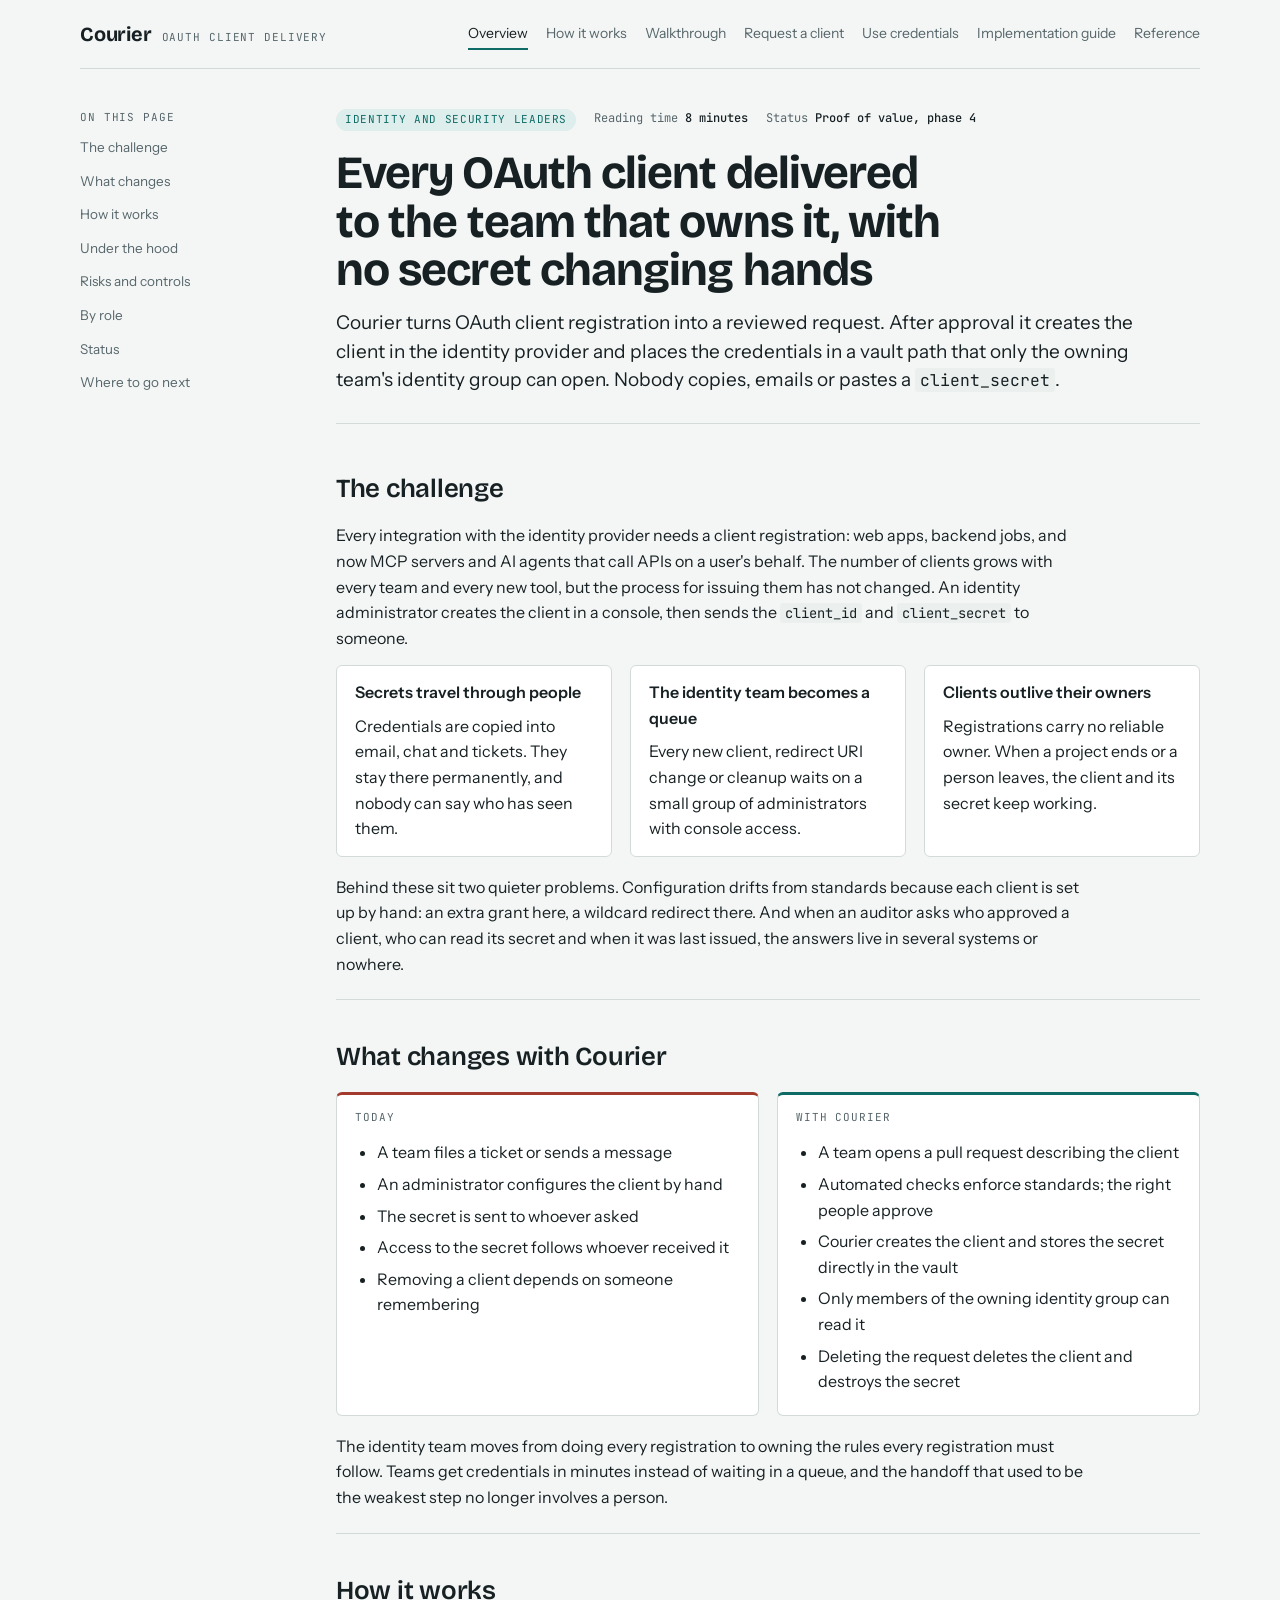
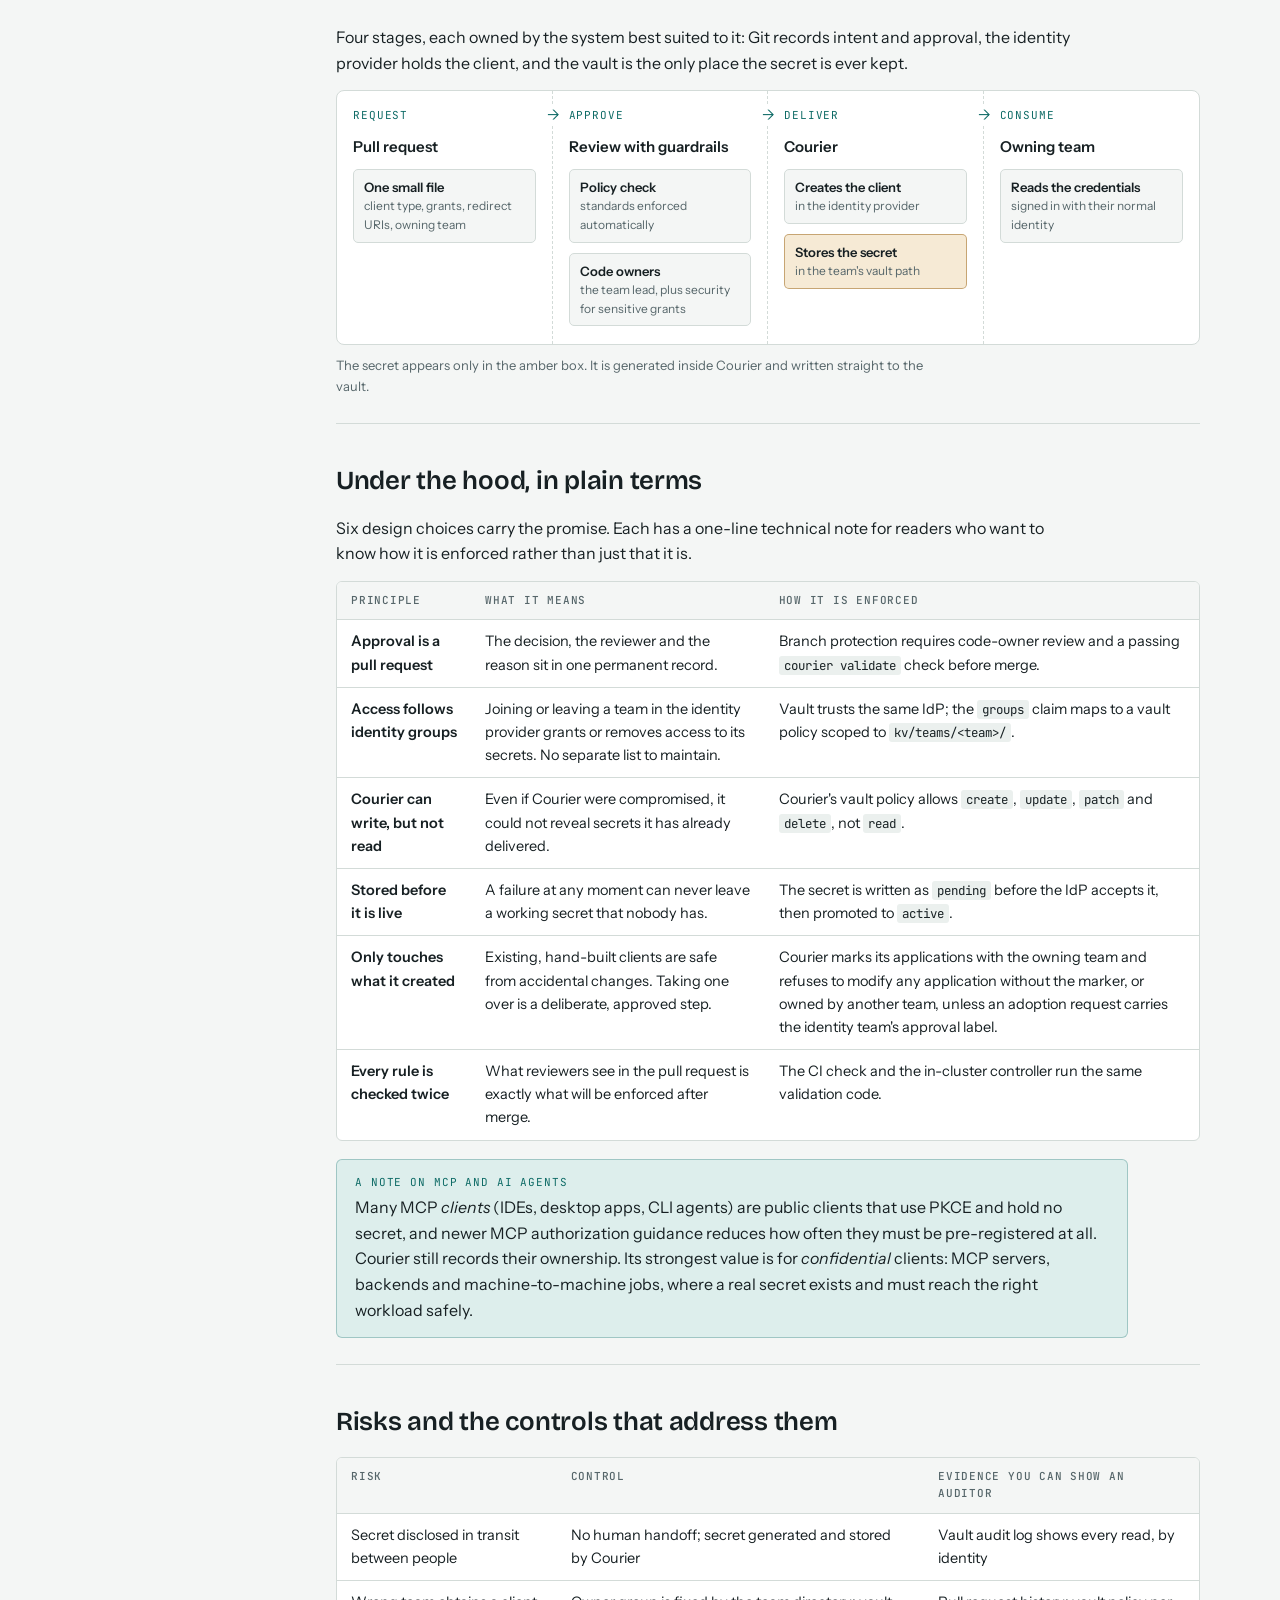
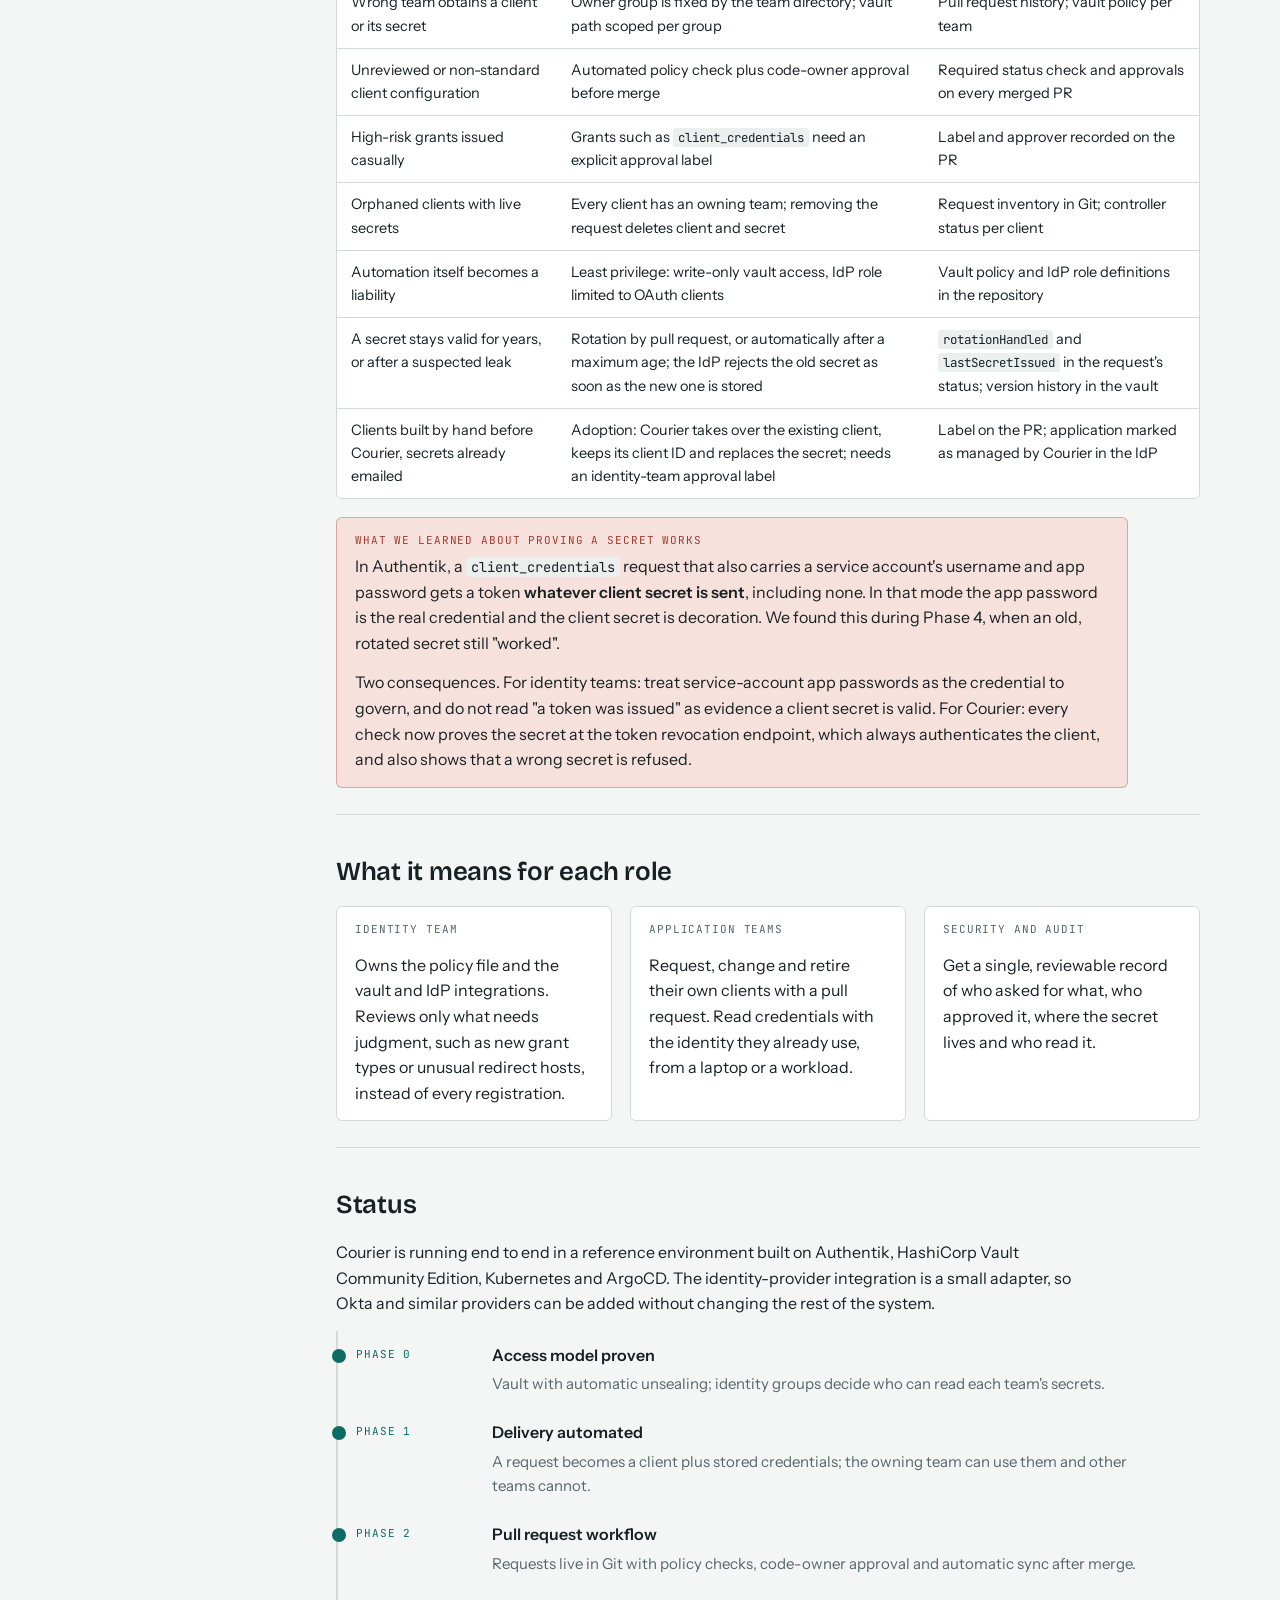
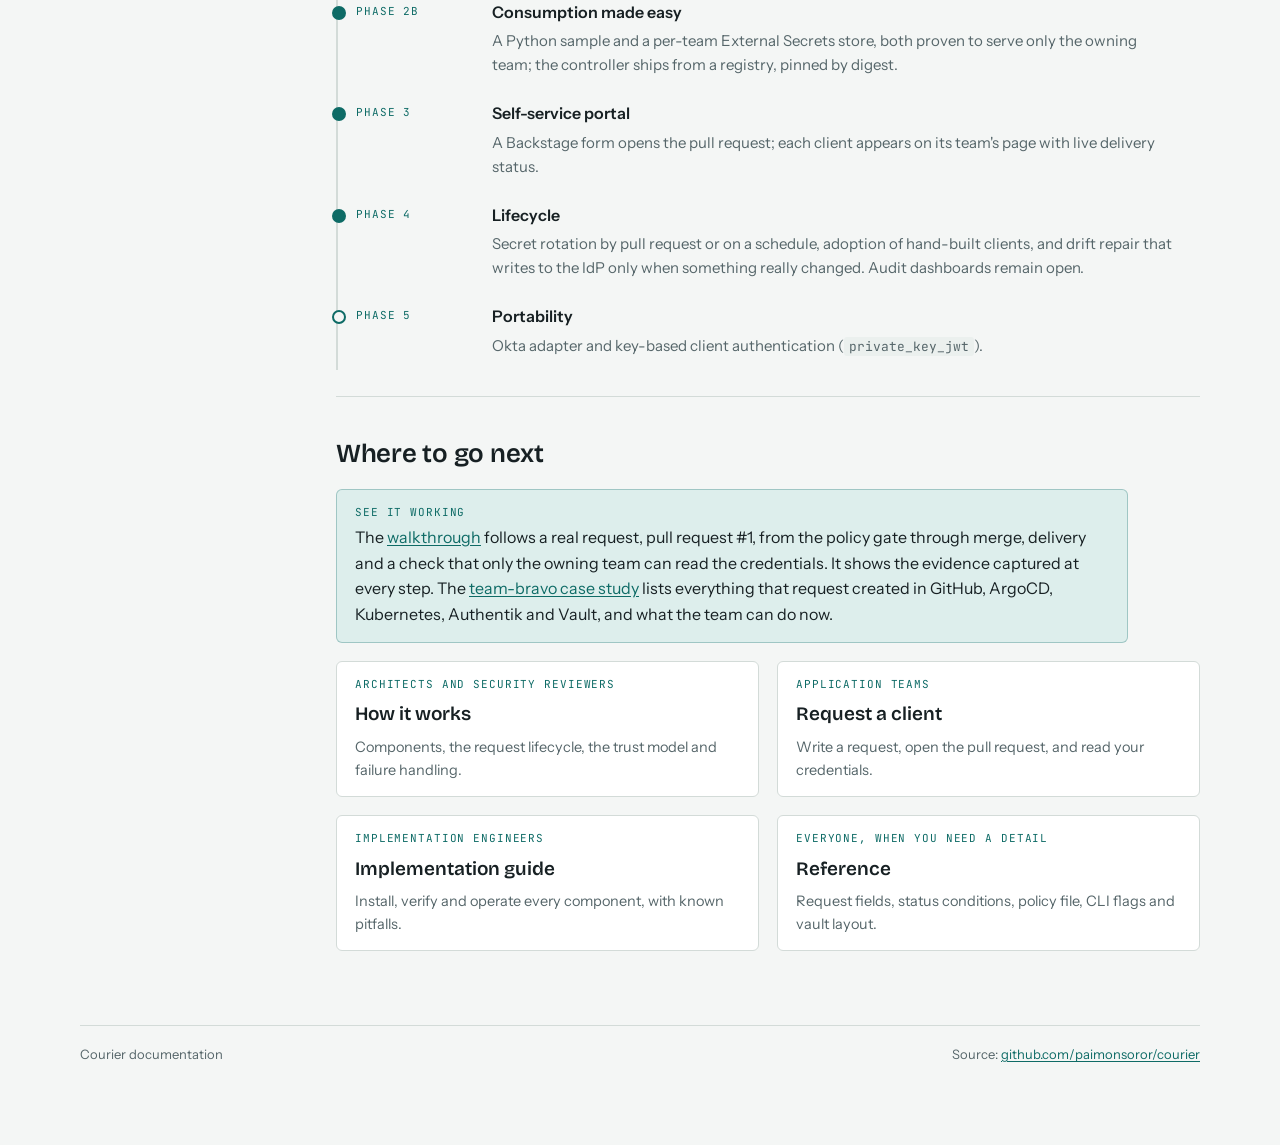
==== commit 46df6d61: "docs: overview status phase 4; adoption exception in the ownership principle Co-Authored-By: Claude " ====
--- a/docs/site/index.html
+++ b/docs/site/index.html
@@ -45,7 +45,7 @@
       <div class="meta">
         <span class="audience">Identity and security leaders</span>
         <span>Reading time <b>8 minutes</b></span>
-        <span>Status <b>Proof of value, phase 2</b></span>
+        <span>Status <b>Proof of value, phase 4</b></span>
       </div>
       <h1>Every OAuth client delivered to the team that owns it, with no secret changing hands</h1>
       <p class="lede">Courier turns OAuth client registration into a reviewed request. After approval it creates the client in the identity provider and places the credentials in a vault path that only the owning team's identity group can open. Nobody copies, emails or pastes a <code>client_secret</code>.</p>
@@ -158,8 +158,8 @@
             </tr>
             <tr>
               <td><strong>Only touches what it created</strong></td>
-              <td>Existing, hand-built clients are safe from accidental changes.</td>
-              <td>Courier marks its applications and refuses to modify any application without the marker.</td>
+              <td>Existing, hand-built clients are safe from accidental changes. Taking one over is a deliberate, approved step.</td>
+              <td>Courier marks its applications with the owning team and refuses to modify any application without the marker, or owned by another team, unless an adoption request carries the identity team's approval label.</td>
             </tr>
             <tr>
               <td><strong>Every rule is checked twice</strong></td>
